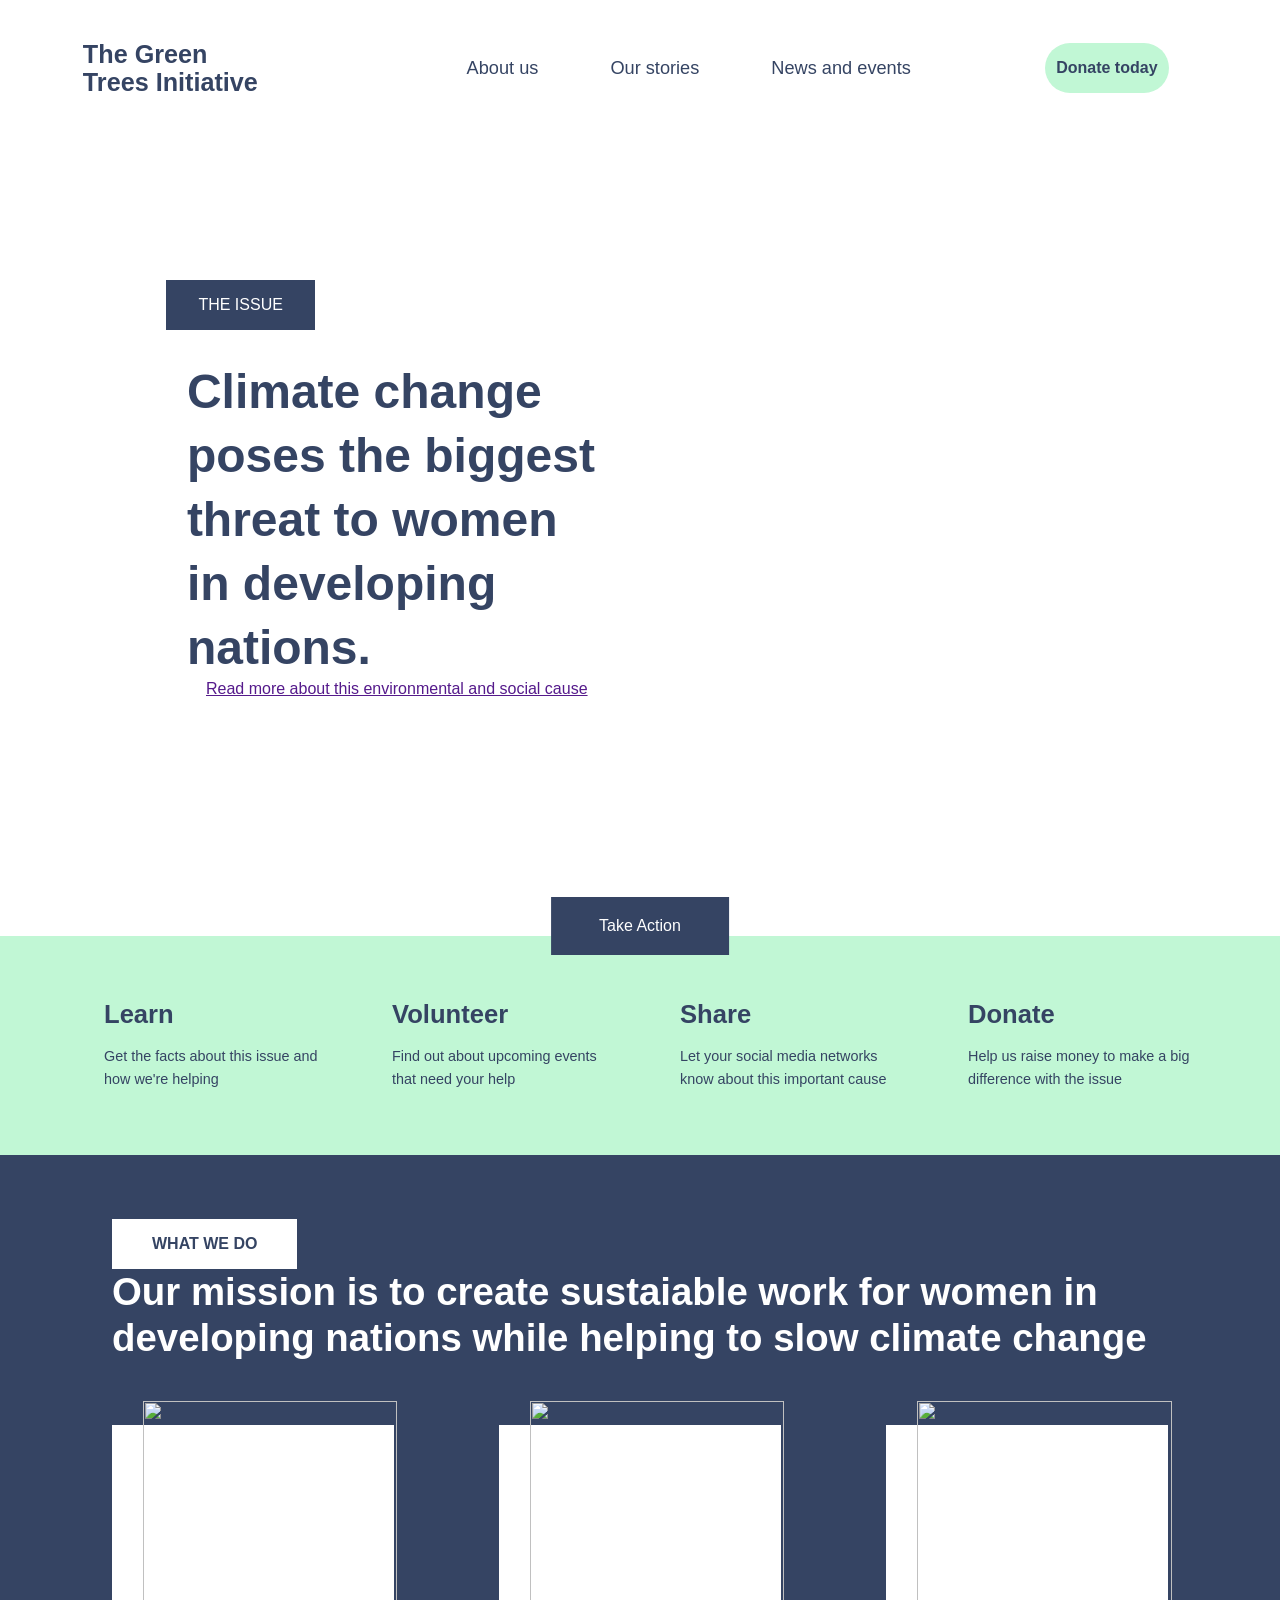
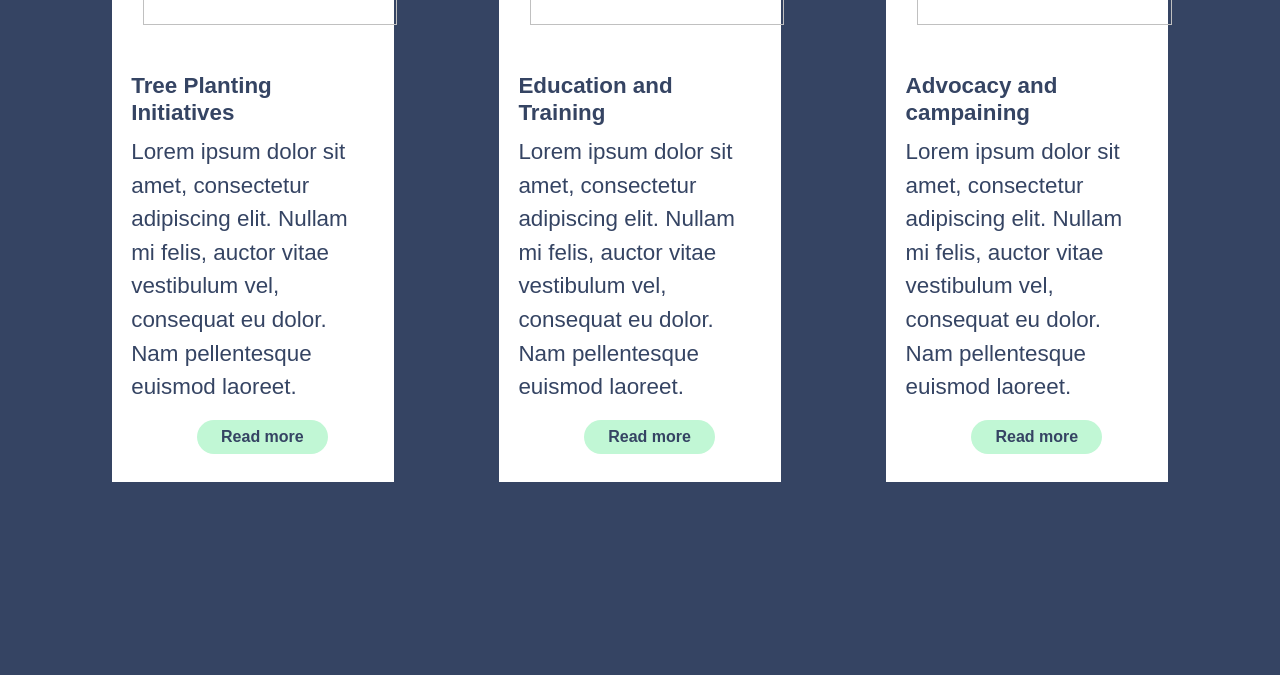
==== index.html @ eb069a81 "green tree project till now home page part-3" ====
<!DOCTYPE html>
<html lang="en">

<head>
    <meta charset="UTF-8">
    <meta name="viewport" content="width=device-width, initial-scale=1.0">
    <title>Green Trees Initiative</title>
    <link rel="stylesheet" href="css/navbar.css">
    <link rel="stylesheet" href="css/image.css">
    <link rel="stylesheet" href="https://use.typekit.net/xxh4qkv.css">
    <link rel="stylesheet" href="css/what_we_do.css">
</head>

<body>

    <nav>
        <div class="mobile-navbar">
            <div class="project-title">
                The Green<br>
                Trees Initiative
            </div>
            <div class="navbar-items">
                <a href="">About us</a>
                <a href="">Our stories</a>
                <a href="">News and events</a>
            </div>
        </div>
        <div class="donate-btn">
            Donate today
        </div>
        </a>
    </nav>



    <div class="poster">

        <div class="poster-content">
            <div class="poster-issue-heading">
                THE ISSUE
            </div>
            <div class="poster-inner-content">
                Climate change poses the biggest threat to women in developing nations.

            </div>
            <div class="poster-about-link"><a href="">Read more about this environmental and social cause</a></div>
        </div>
        <div class="poster-slogan">
            #STOP CLIMATE CHANGE
        </div>
        <div class="take-action">
            Take Action
        </div>
    </div>


    <div class="action-items">
        <div class="action-item">
            <div class="action-items-headings">
                Learn
            </div>
            <div class="action-items-content">
                Get the facts about this issue and how we're helping
            </div>
        </div>
        <div class="action-item">
            <div class="action-items-headings">
                Volunteer
            </div>
            <div class="action-items-content">
                Find out about upcoming events that need your help
            </div>
        </div>
        <div class="action-item">
            <div class="action-items-headings">
                Share
            </div>
            <div class="action-items-content">
                Let your social media networks know about this important cause
            </div>
        </div>
        <div class="action-item">
            <div class="action-items-headings">
                Donate
            </div>
            <div class="action-items-content">
                Help us raise money to make a big difference with the issue
            </div>
        </div>
    </div>


    <div class="what-we-do-page">
        <div class="home-part3-heading-and-descriptiom">
            <div class="home-part3-heading">What we do</div>
            <div class="home-part3-description">Our mission is to create sustaiable work for women in developing
                nations while helping to slow climate change</div>
        </div>
        <div class="home-part3-all-image-containers">
            <div class="home-part3-image-container">
                <div class="home-part3-image-container-image">
                    <img src="assets/home/tree-planting.png" alt="">
                </div>
                <div class="home-part3-image-container-titlecontent">
                    <div class="home-part3-image-container-title">
                        Tree Planting Initiatives
                    </div>
                    <div class="home-part3-image-container-content">
                        Lorem ipsum dolor sit amet, consectetur adipiscing elit. Nullam mi felis, auctor vitae
                        vestibulum vel, consequat eu dolor. Nam pellentesque euismod laoreet.
                    </div>
                </div>
                <div class="home-part3-image-container-readmore-button">
                    <div class="home-part3-image-container-readmore">
                        Read more
                    </div>
                </div>
            </div>
            <div class="home-part3-image-container">

                <div class="home-part3-image-container-image">
                    <img src="assets/home/education-training.png" alt="">
                </div>
                <div class="home-part3-image-container-titlecontent">
                    <div class="home-part3-image-container-title">
                        Education and Training
                    </div>
                    <div class="home-part3-image-container-content">
                        Lorem ipsum dolor sit amet, consectetur adipiscing elit. Nullam mi felis, auctor vitae
                        vestibulum vel, consequat eu dolor. Nam pellentesque euismod laoreet.
                    </div>
                </div>
                <div class="home-part3-image-container-readmore-button">
                    <div class="home-part3-image-container-readmore">
                        Read more
                    </div>
                </div>
            </div>
            <div class="home-part3-image-container">
                <div class="home-part3-image-container-image">
                    <img src="assets/home/advocacy.png" alt="">
                </div>
                <div class="home-part3-image-container-titlecontent">
                    <div class="home-part3-image-container-title">
                        Advocacy and campaining
                    </div>
                    <div class="home-part3-image-container-content">
                        Lorem ipsum dolor sit amet, consectetur adipiscing elit. Nullam mi felis, auctor vitae
                        vestibulum vel, consequat eu dolor. Nam pellentesque euismod laoreet.
                    </div>
                </div>
                <div class="home-part3-image-container-readmore-button">
                    <div class="home-part3-image-container-readmore">
                        Read more
                    </div>
                </div>
            </div>
        </div>
    </div>

</body>

</html>
---- css/navbar.css ----
nav {
    display: flex;
    justify-content: space-around;
    align-items: center;
    padding: 2.5rem 2.75rem;
    padding-left: 1rem;
    background: white;
}

.project-title {
    width: 15.625rem;
    font-size: 1.575rem;
    font-weight: bold;
    line-height: 1.75rem;
    color: #354463;
    gap: 5rem;
}

.mobile-navbar {
    display: contents;
}

.navbar-items {
    display: flex;
    gap: 4.5rem;
}

.navbar-items a {
    text-decoration: none;
    color: #354463;
    font-size: 1.1375rem;
}

.donate-btn {
    border: none;
    background: #C1F7D5;
    padding: 0.975rem 0.725rem;
    border-radius: 1.875rem;
    font-size: 1rem;
    font-weight: bold;
    cursor: pointer;
    color: #354463;
}

@media screen and (max-width: 67.5rem) {

    nav {
        display: grid;
        grid-template-columns: 1fr auto;
        gap: 0.625rem;
        padding: 1.5rem 1.875rem;
        position: relative;
    }

    .project-title {
        width: 12.5rem;
        padding-left: 8%;
    }

    .navbar-items {
        grid-column: 1 / 2;
        display: flex;
        gap: 2.2rem;
        padding-top: 2%;
        padding-left: 8%;
    }

    .donate-btn {
        padding: 0.75rem 1.375rem;
        position: absolute;
        top: 3.125rem;
        right: 1.875rem;
    }
}

@media screen and (max-width: 25.625rem) {

    nav {
        display: flex;
        flex-direction: column;
        width: 100%;
        gap: 1.25rem;
        padding: 1.875rem 0.625rem 0.9375rem 0.9375rem;
        box-sizing: border-box;
    }

    .mobile-navbar {
        display: flex;
        flex-direction: row;
        width: 100%;
        gap: 8%;
        justify-content: space-between;
        align-items: center;
        padding-left: 10%;
        padding-bottom: 5%;
    }

    .project-title {
        font-size: large;
        padding-left: 5%;
    }

    .navbar-items {
        display: flex;
        flex-direction: column;
        width: 65%;
        gap: 0.3125rem;
        font-size: smaller;
        padding-right: 3%;

    }

    .donate-btn {
        all: unset;
        display: block;
        width: 100%;
        box-sizing: border-box;
        padding: 0.675rem;
        background: #C1F7D5;
        border-radius: 6.25rem;
        text-align: center;
        cursor: pointer;
        color: #354463;
        font-family: Helvetica, Arial, sans-serif;
        font-weight: bold;
        font-size: 1rem;
    }
}
---- css/image.css ----
body {
    margin: 0;
    padding: 0;
    font-family: Arial, sans-serif;
    overflow-x: hidden;
}

.poster {
    width: 100%;
    height: 50rem;
    background-image: url('../assets/home/annie-spratt-135307-unsplash.png');
    background-size: cover;
    background-position: center;
    background-repeat: no-repeat;
    position: relative;
}

.poster-content {
    position: absolute;
    top: 20%;
    left: 8%;
    width: min(45rem, 46vw);
    min-height: clamp(18rem, 35vw, 30rem);
    background: white;
    padding: 4rem 2rem 2rem;
    display: flex;
    flex-direction: column;
    justify-content: space-between;
    align-items: center;
    box-sizing: border-box;
}

.poster-issue-heading {
    position: absolute;
    font-size: medium;
    top: -1rem;
    left: 4rem;
    background: #354463;
    color: white;
    padding-left: 2.0rem;
    padding-right: 2rem;
    padding-top: 1.0rem;
    padding-bottom: 1.0rem;
}

.poster-inner-content {
    color: #354463;
    width: 80%;
    font-size: clamp(1rem, 4vw, 3rem);
    line-height: clamp(1.4rem, 5vw, 4rem);
    font-weight: bold;
    line-height: 4rem;
}

.poster-about-link {
    font-size: 1rem;
    margin-bottom: 4rem;
    color: #354463;
}

.poster-slogan {
    position: absolute;
    top: 10rem;

    left: clamp(40rem, 60vw, 70rem);

    width: clamp(12rem, 25vw, 24rem);

    color: white;
    font-size: clamp(2.5rem, 5vw, 4.5rem);
    font-weight: bold;
    font-family: "flood-std", sans-serif;
    line-height: 1.1;
}

.take-action {
    position: absolute;
    bottom: -1.2rem;
    left: 50%;
    transform: translateX(-50%);
    background: #354463;
    color: white;
    padding: 1.25rem 3rem;
}

.action-items {
    display: flex;
    background-color: #C1F7D5;
    width: 100%;
    padding: 4rem 5rem;
    box-sizing: border-box;
    align-items: flex-start;
    justify-content: space-around;
    gap: 2rem;
    flex-wrap: nowrap;
}

.action-item {
    display: flex;
    flex-direction: column;
    width: clamp(10rem, 18vw, 18rem);
    padding-left: 2%;
    gap: 1rem;
    align-items: flex-start;
    text-align: left;
}

.action-items-headings {
    font-size: clamp(1.5rem, 2vw, 2.55rem);
    color: #354463;
    font-weight: bold;
}

.action-items-content {
    width: 100%;
    font-size: clamp(0.9rem, 1vw, 1.25rem);
    line-height: 1.6;
    text-align: left;
    color: #354463;
}

@media (max-width:67.5rem) {

    .poster {
        height: 50rem;
        background-image: url('../assets/home/annie-spratt-135307-unsplash@2x.png');
        background-size: 100% 100%;
        background-position: center;
        background-repeat: no-repeat;
        position: relative;
    }

    .poster-slogan {
        top: 8%;
        left: 10%;
        font: Flood Std;
        width: 30%;
        font-size: 2.5rem;
        line-height: 3rem;
        right: unset;
    }

    .poster-content {
        top: unset;
        bottom: 10%;
        left: 50%;
        transform: translateX(-50%);
        width: 85%;
        min-height: 10rem;
        padding: 4rem 1rem 1rem;
        gap:-3rem;
    }

    .poster-issue-heading {
        top: -1.150rem;
        left: 25%;
        transform: translateX(-50%);
        white-space: nowrap;
    }

    .poster-inner-content {
        width: 80%;
        font-size: 2.0rem;
        padding-top: 5%;
        line-height: 3.0rem;
        padding-left: 5%;
        text-align: left;
    }

    .poster-about-link {

        width: 100%;
        padding-bottom: 1%;
        display: flex;
        flex-wrap: wrap;
        justify-content: center;
        gap: 1rem;
        box-sizing: border-box;
    }
}


@media screen and (max-width:67.5rem) {
    .take-action {
        bottom: -1.2rem;
    }

    .action-items {
        flex-wrap: wrap;
    }

    .action-items-headings {
        font-size: x-large;
    }

    .action-items-content {
        font-size: medium;
        width: 110%;
    }

    .action-item {
        width: 40%;
    }
}


@media (max-width:25.625rem) {

    .poster {
        margin-top: 5%;
        height: 40rem;
        background-image: url('../assets/home/annie-spratt-135307-unsplash@3x.png');
        background-size: 100% 100%;
        background-position: center;
        background-repeat: no-repeat;

    }

    .poster-slogan {
        top: 5%;
        left: 12%;
        width: 30%;
        font-size: 2rem;
        line-height: 2.5rem;
    }

    .poster-content {
        top: unset;
        bottom: 10%;
        left: 50%;
        transform: translateX(-50%);
        width: 80%;
        min-height: 12rem;
        padding: 2.2rem 1rem 0rem;
        gap: 1.5rem;
    }

    .poster-issue-heading {
        left: 50%;

    }

    .poster-inner-content {
        width: 100%;
        padding-top: 8%;
        font-size: 1.25rem;
        line-height: 1.75rem;
        text-align: center;
    }

    .poster-about-link {
        width: 100%;

        text-align: center;
        padding: 0;
        padding-top: 4%;
        padding-bottom: 0;
        font-size: 1rem;
    }

}

@media screen and (max-width:25.627rem) {
    .take-action {
        padding: 0.75rem 3rem;
    }

    .action-items {
        padding: 4rem 2rem;
        gap: 1rem;
    }

    .action-item {
        width: calc(50% - 0.5rem);
        box-sizing: border-box;
        font-size: medium;
        padding-left: 5%;
    }

    .action-items-headings {
        font-size: large;
    }

    .action-items-content {
        width: 100%;
        font-size: 0.85rem;
        line-height: 1.4;
    }
}
---- css/what_we_do.css ----
.what-we-do-page {
    background-color: #354463;
    width: 100%;
    min-height: 70rem;
    display: flex;
    flex-direction: column;
    padding: 4rem 7rem;
    box-sizing: border-box;
}

.home-part3-heading-and-descriptiom {
    display: contents;
}

.home-part3-heading {
    background-color: white;
    color: #354463;
    width: fit-content;
    padding: 1rem 2.5rem;
    font-weight: bold;
    text-transform: uppercase;
}

.home-part3-description {
    color: white;
    width: 100%;
    font-size: 3vw;
    font-weight: bold;
    line-height: 1.2;
    padding-bottom: 5vw;
}

.home-part3-all-image-containers {
    display: flex;
    justify-content: space-between;
    align-items: flex-start;
    gap: 2rem;
}

.home-part3-image-container {
    background-color: white;
    width: clamp(12rem, 22vw, 22rem);
    min-height: 40rem;
    display: flex;
    flex-direction: column;
    position: relative;
    box-sizing: border-box;
}

.home-part3-image-container-image {
    position: relative;
    width: 100%;
    height: 14rem;
}

.home-part3-image-container-image img {
    position: absolute;
    width: 95%;
    height: 100%;
    top: -1.5rem;
    right: -6%;
    object-fit: cover;
}

.home-part3-image-container-titlecontent {
    display: flex;
    flex-direction: column;
    flex: 1;
}

.home-part3-image-container-title {
    color: #354463;
    font-weight: bold;
    font-size: 1.4rem;
    line-height: 1.2;
    padding: 1.5rem 1.2rem 0.5rem;
}

.home-part3-image-container-content {
    color: #354463;
    font-size: 1.4rem;
    line-height: 1.5;
    padding: 0 1.2rem;
}

.home-part3-image-container-readmore-button {
    display: flex;
    justify-content: center;
}

.home-part3-image-container-readmore {
    background-color: #c1f7d5;
    color: #354463;
    padding: 0.5rem 1.5rem;
    width: fit-content;
    margin: 1rem 0 1rem 1.2rem;
    border-radius: 25px;
    font-weight: bold;
    margin-bottom: 10%;
}

@media screen and (max-width: 67.5rem) {

    .what-we-do-page {
        width: 100%;
        min-height: auto;
        height: auto;
        padding: 3rem 8% 5rem;
        box-sizing: border-box;
    }

    .home-part3-heading-and-descriptiom {
        display: flex;
        flex-direction: column;
        gap: 2rem;
        width: 100%;
    }

    .home-part3-heading {
        padding: 0.8rem 2rem;
        font-size: 0.9rem;
    }

    .home-part3-description {
        width: 100%;
        padding: 0;
        font-size: clamp(1.7rem, 3.8vw, 2.4rem);
        line-height: 1.2;
    }

    .home-part3-all-image-containers {
        width: 100%;
        display: flex;
        flex-direction: column;
        gap: 4rem;
        margin-top: 3rem;
    }

    .home-part3-image-container {
        width: 100%;
        height: 11.5rem;
        min-height: 11.5rem;
        display: grid;
        grid-template-columns: 50% 50%;
        position: relative;
        box-sizing: border-box;
    }


    .home-part3-image-container-image {
        width: 100%;
        height: 9rem;
        position: relative;
        z-index: 2;
    }

    .home-part3-image-container-image img {
        position: absolute;
        width: 100%;
        height: 100%;
        top: -1rem;
        left: 0;
        right: auto;
        object-fit: fill;
    }


    .home-part3-image-container-titlecontent {
        grid-column: 2;
        display: flex;
        flex-direction: column;
        justify-content: flex-start;
        width: 100%;
        padding: 1.4rem 1rem 0;
        box-sizing: border-box;
    }

    .home-part3-image-container-title {
        width: 100%;
        padding: 0;
        color: #354463;
        font-size: clamp(1rem, 2vw, 1.3rem);
        line-height: 1.2;
    }

    .home-part3-image-container-content {
        width: 100%;
        padding: 1rem 0 0;
        color: #354463;
        font-size: clamp(0.7rem, 1.3vw, 0.85rem);
        line-height: 1.4;
    }


    .home-part3-image-container-readmore-button {
        position: absolute;
        left: 0;
        bottom: 1rem;
        width: 50%;
        display: flex;
        justify-content: center;
        z-index: 5;
    }

    .home-part3-image-container-readmore {
        margin: 0;
        padding: 0.4rem 1.3rem;
        border-radius: 20px;
        font-size: 0.85rem;
    }
}


@media screen and (max-width: 25.625rem) {


    .what-we-do-page {
        width: 100%;
        min-height: auto;
        height: auto;
        padding: 2rem 1rem 3rem;
        box-sizing: border-box;
    }

    .home-part3-heading-and-descriptiom {
        width: 100%;
        display: flex;
        flex-direction: column;
        align-items: center;
        gap: 2rem;
    }

    .home-part3-heading {
        display: flex;
        justify-content: center;
        align-items: center;
        padding: 0.75rem 2.5rem;
        font-size: 0.8rem;
    }

    .home-part3-description {
        width: 100%;
        padding: 0;
        text-align: center;
        font-size: 1.5rem;
        line-height: 1.2;
    }

    .home-part3-all-image-containers {
        width: 100%;
        display: flex;
        flex-direction: column;
        align-items: center;
        gap: 4rem;
        margin-top: 2.5rem;
    }


    .home-part3-image-container {
        width: 80%;
        height: 25rem;
        min-height: 25rem;
        display: flex;
        flex-direction: column;
        position: relative;
    }


    .home-part3-image-container-image {
        width: 100%;
        height: 11rem;
        position: relative;
    }

    .home-part3-image-container-image img {
        position: absolute;
        width: 80%;
        height: 100%;
        top: -1.5rem;
        right: 10%;
        left: auto;
        object-fit: cover;
    }


    .home-part3-image-container-titlecontent {
        display: flex;
        flex-direction: column;
        justify-content: center;
        align-items: center;
        flex: 1;
        padding: 1rem;
    }

    .home-part3-image-container-title {
        width: 100%;
        padding: 0;
        text-align: center;
        font-size: 1rem;
        line-height: 1.2;
    }

    .home-part3-image-container-content {
        width: 100%;
        padding: 1rem 0 0;
        text-align: center;
        font-size: 0.8rem;
        line-height: 1.4;
    }

    .home-part3-image-container-readmore-button {
        position: static;
        width: 100%;
        display: flex;
        justify-content: center;
        align-items: center;
    }

    .home-part3-image-container-readmore {
        margin: 0 0 1rem;
        padding: 0.5rem 1.3rem;
        border-radius: 20px;
    }
}
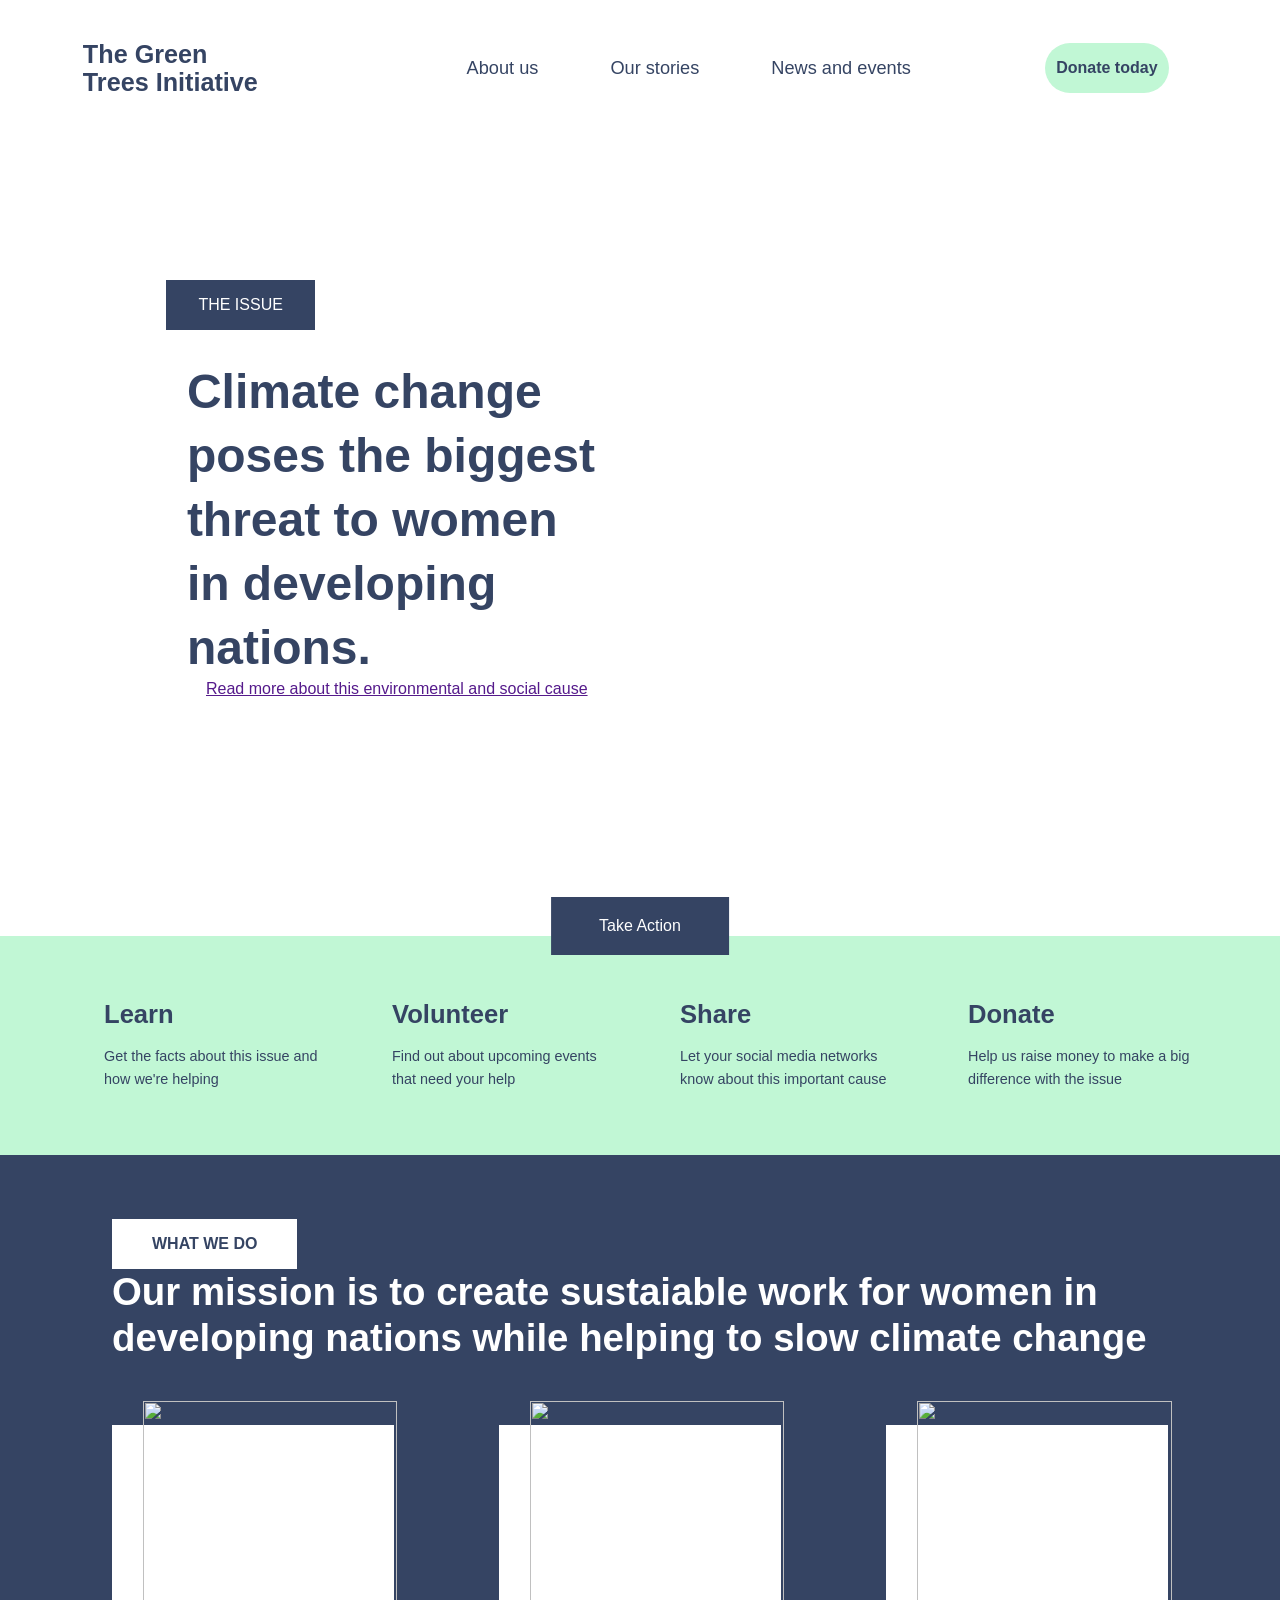
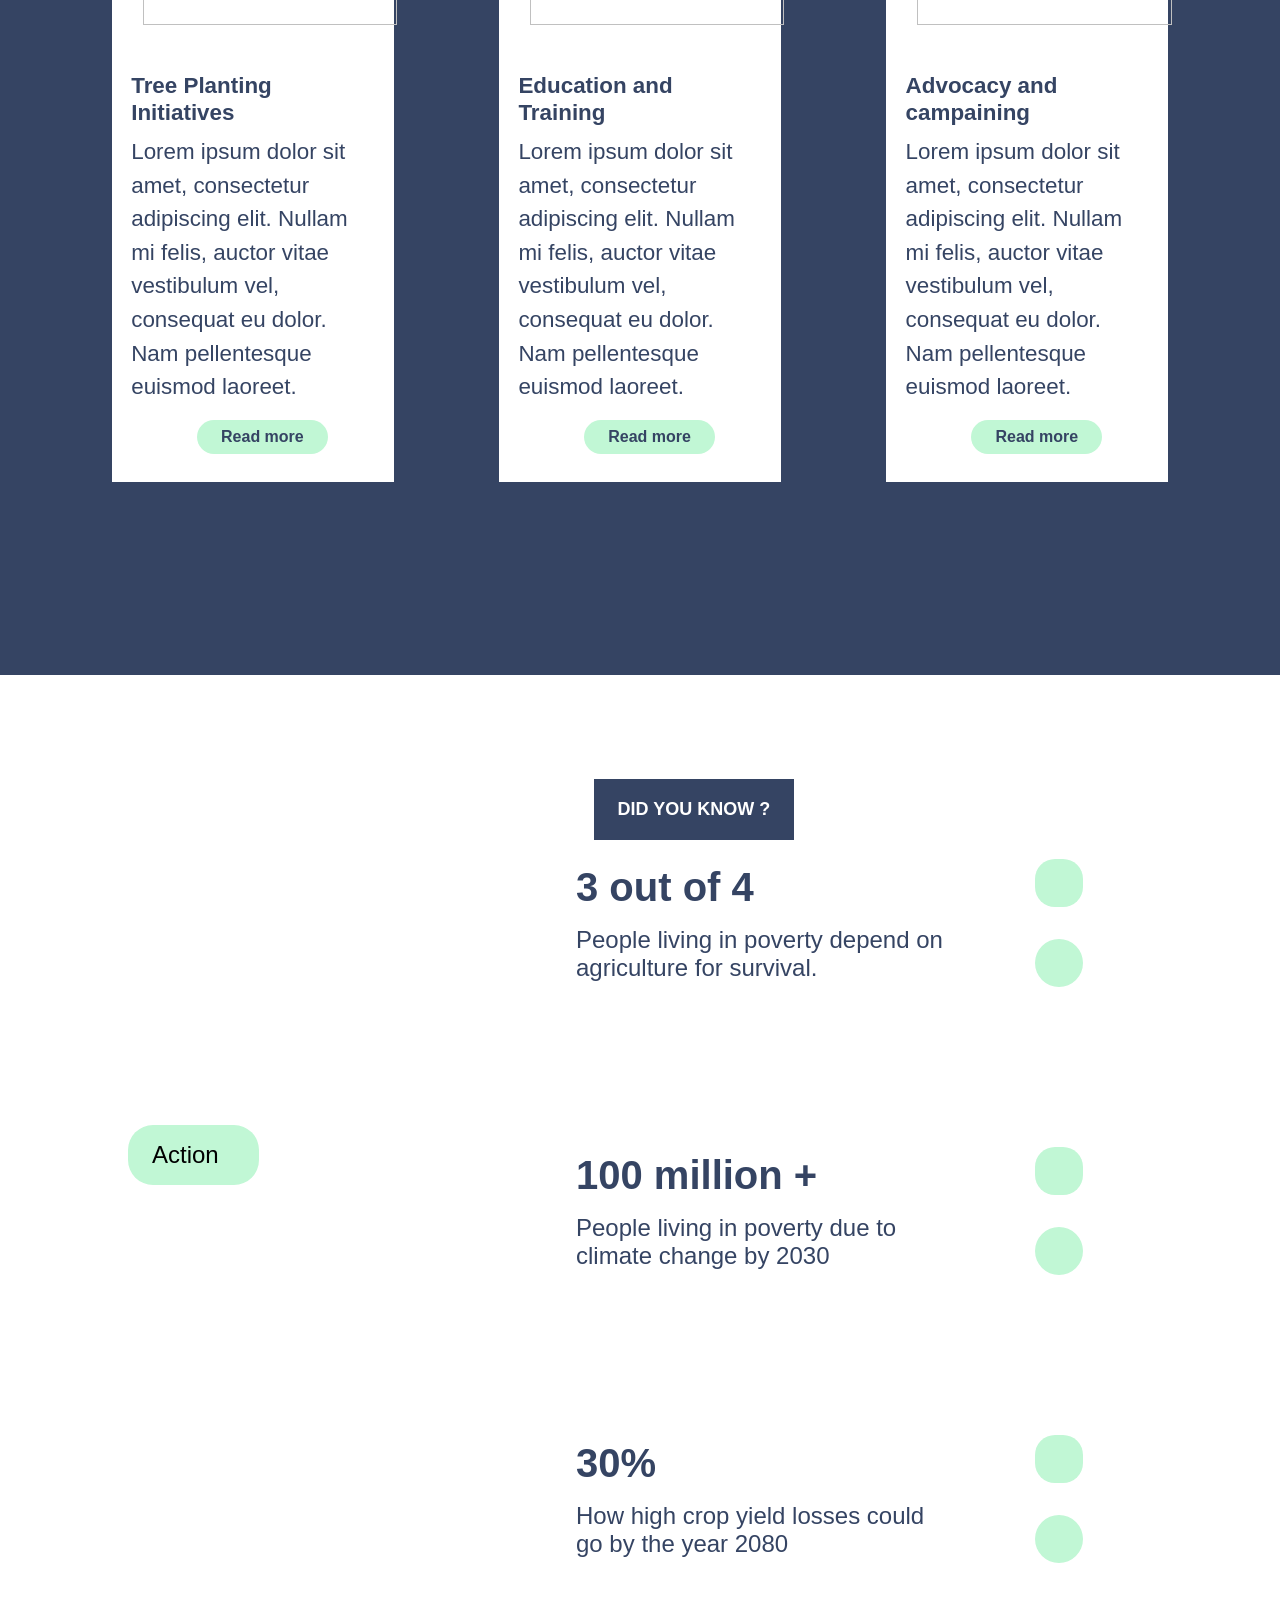
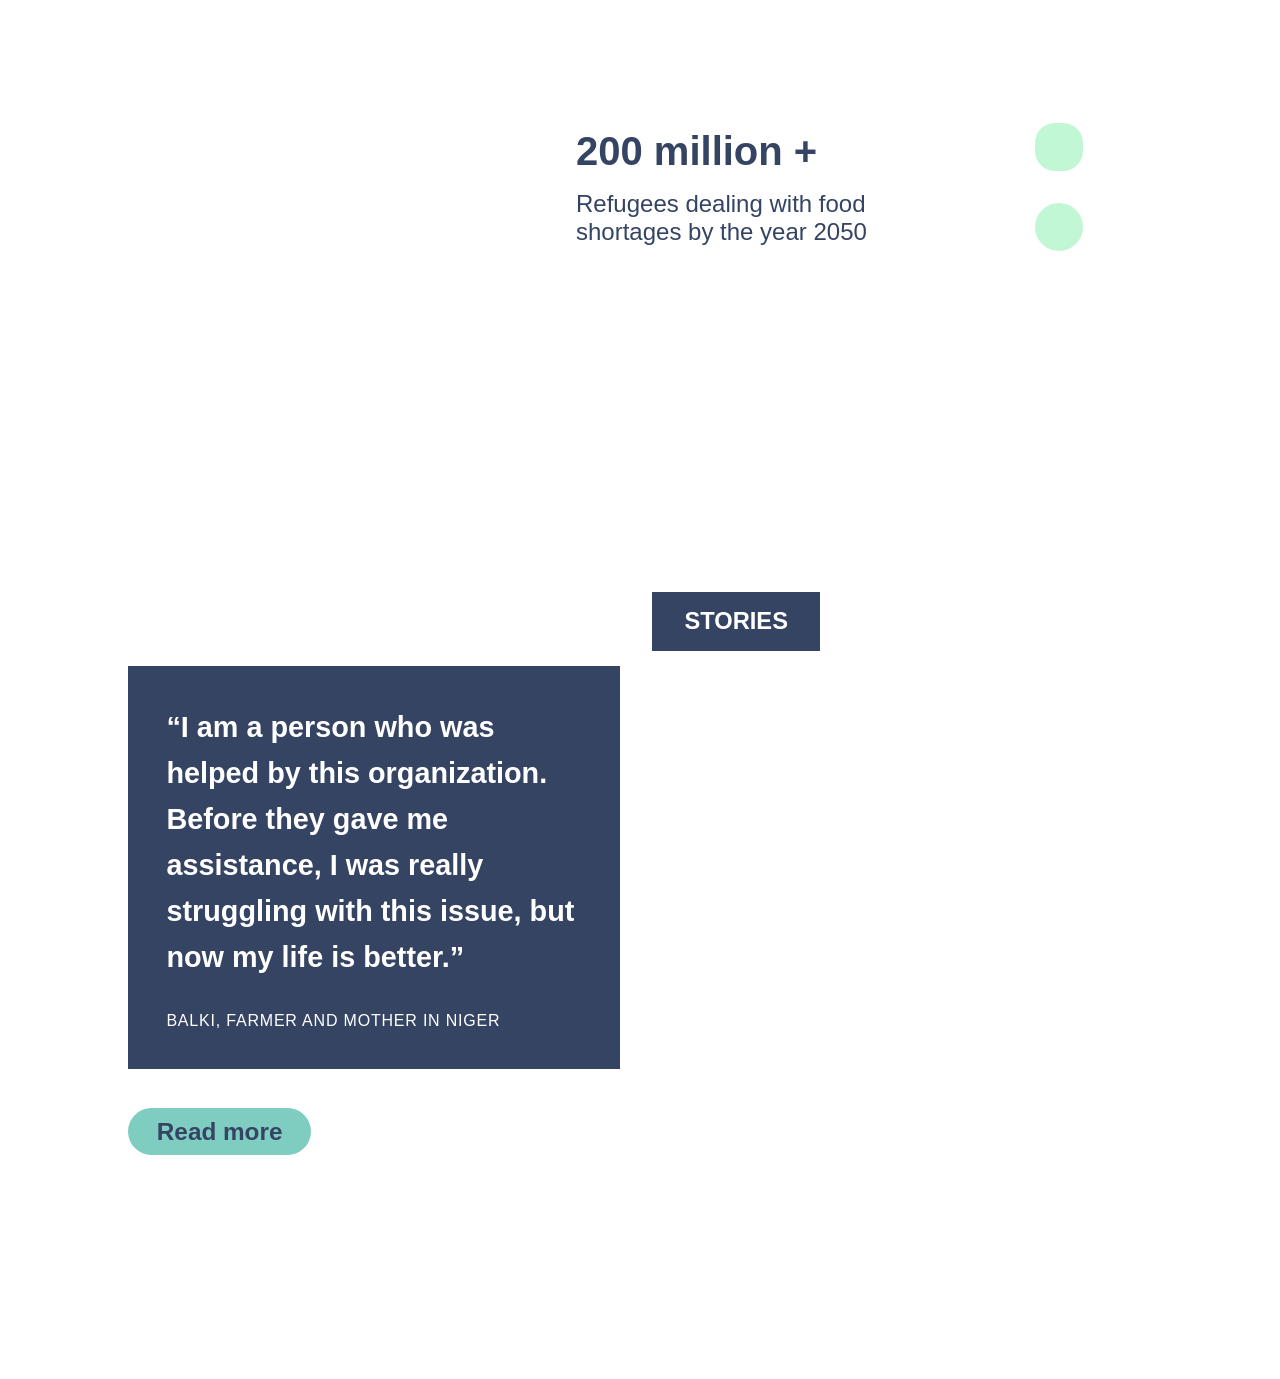
==== commit a1178b44: "4th and 5th part of home page" ====
--- a/index.html
+++ b/index.html
@@ -9,6 +9,8 @@
     <link rel="stylesheet" href="css/image.css">
     <link rel="stylesheet" href="https://use.typekit.net/xxh4qkv.css">
     <link rel="stylesheet" href="css/what_we_do.css">
+    <link rel="stylesheet" href="css/do_you_know.css">
+    <link rel="stylesheet" href="css/stories.css">
 </head>
 
 <body>
@@ -158,6 +160,116 @@
         </div>
     </div>
 
+
+    <div class="home-part4-do-you-know-page">
+        <div class="home-part4-do-you-know-page-left-section">
+            <div class="home-part4-do-you-know-page-slogan">
+                CLIMATE CHANGE IS A HUNGER ISSUE
+            </div>
+            <div class="home-part4-do-you-know-page-action-button">
+                Action
+            </div>
+        </div>
+
+        <div class="home-part4-do-you-know-page-containers">
+            <div class="home-part4-do-you-know-page-container1">
+                <div class="home-part4-do-you-know-page-container1-heading">
+                    DID YOU KNOW ?
+                </div>
+                <div class="home-part4-do-you-know-page-container1-title-description">
+                    <div class="home-part4-do-you-know-page-container1-title">
+                        3 out of 4
+                    </div>
+                    <div class="home-part4-do-you-know-page-container1-description">
+                        People living in poverty depend on agriculture for survival.
+                    </div>
+                </div>
+
+                <div class="home-part4-do-you-know-page-container1-socialmedia-section">
+                    <div class="home-part4-do-you-know-page-container1-twitter-icon">
+                    </div>
+                    <div class="home-part4-do-you-know-page-container1-facebook-icon">
+                    </div>
+                </div>
+
+            </div>
+
+
+            <div class="home-part4-do-you-know-container2">
+                <div class="home-part4-do-you-know-page-container1-title-description">
+                    <div class="home-part4-do-you-know-page-container2-title">
+                        100 million +
+                    </div>
+                    <div class="home-part4-do-you-know-page-container2-description">
+                        People living in poverty due to climate change by 2030
+                    </div>
+                </div>
+                <div class="home-part4-do-you-know-page-container1-socialmedia-section">
+                    <div class="home-part4-do-you-know-page-container1-twitter-icon">
+                    </div>
+                    <div class="home-part4-do-you-know-page-container1-facebook-icon">
+                    </div>
+                </div>
+            </div>
+
+            <div class="home-part4-do-you-know-container3">
+                <div class="home-part4-do-you-know-page-container1-title-description">
+                    <div class="home-part4-do-you-know-page-container3-title">
+                        30%
+                    </div>
+                    <div class="home-part4-do-you-know-page-container3-description">
+                        How high crop yield losses could go by the year 2080
+                    </div>
+                </div>
+
+                <div class="home-part4-do-you-know-page-container1-socialmedia-section">
+                    <div class="home-part4-do-you-know-page-container1-twitter-icon">
+                    </div>
+                    <div class="home-part4-do-you-know-page-container1-facebook-icon">
+                    </div>
+                </div>
+            </div>
+
+            <div class="home-part4-do-you-know-container4">
+                <div class="home-part4-do-you-know-page-container1-title-description">
+                    <div class="home-part4-do-you-know-page-container4-title">
+                        200 million +
+                    </div>
+                    <div class="home-part4-do-you-know-page-container4-description">
+                        Refugees dealing with food shortages by the year 2050
+                    </div>
+                </div>
+                <div class="home-part4-do-you-know-page-container1-socialmedia-section">
+                    <div class="home-part4-do-you-know-page-container1-twitter-icon">
+                    </div>
+                    <div class="home-part4-do-you-know-page-container1-facebook-icon">
+                    </div>
+                </div>
+            </div>
+        </div>
+    </div>
+
+
+    <div class="home-part5-stories-main-contaiber">
+        <div class="home-part5-stories-structure-container">
+            <div class="home-part5-stories-description-author">
+                <div class="home-part5-stories-description-container">
+                    “I am a person who was helped
+                    by this organization. Before
+                    they gave me assistance, I was
+                    really struggling with this issue,
+                    but now my life is better.”
+                </div>
+                <div class="home-part5-stories-auther-name">
+                    BALKI, FARMER AND MOTHER IN NIGER
+                </div>
+            </div>
+            <div class="home-part5-stories-image-container">
+                <div class="home-part5-stories-storicontainer">Stories</div>
+            </div>
+            <div class="home-part5-stories-readmore">Read more</div>
+        </div>
+    </div>
 </body>
 
 </html>
--- a/css/what_we_do.css
+++ b/css/what_we_do.css
@@ -97,6 +97,7 @@
     border-radius: 25px;
     font-weight: bold;
     margin-bottom: 10%;
+    cursor: pointer;
 }
 
 @media screen and (max-width: 67.5rem) {
--- a/css/do_you_know.css
+++ b/css/do_you_know.css
@@ -0,0 +1,391 @@
+body {
+    margin: 0;
+    padding: 0;
+    font-family: Arial, sans-serif;
+    overflow-x: hidden;
+}
+
+.home-part4-do-you-know-page {
+    background: url('../assets/home/did-you-know-background.png');
+    background-size: cover;
+    background-position: center;
+    background-repeat: no-repeat;
+    overflow: hidden;
+    width: 100%;
+    height: 90rem;
+    box-sizing: border-box;
+    display: flex;
+    flex-direction: row;
+    position: relative;
+    justify-content: space-between;
+    /*border: 1px solid red;*/
+}
+
+.home-part4-do-you-know-page-left-section {
+    display: flex;
+    flex-direction: column;
+    align-items: flex-start;
+    gap: 2.5rem;
+    padding-top: 10%;
+    padding-left: 8rem;
+}
+
+.home-part4-do-you-know-page-slogan {
+    color: white;
+    font-size: clamp(2.5rem, 5vw, 4.5rem);
+    font-weight: bold;
+    font-family: "flood-std", sans-serif;
+    line-height: 1.1;
+    position: relative;
+    width: 25rem;
+}
+
+.home-part4-do-you-know-page-containers {
+    display: flex;
+    flex-direction: column;
+    gap: 3rem;
+    padding-top: 10%;
+    padding-right: 6rem;
+    /*border: 1px solid red;*/
+    
+}
+
+.home-part4-do-you-know-page-container1,
+.home-part4-do-you-know-container2,
+.home-part4-do-you-know-container3,
+.home-part4-do-you-know-container4 {
+    background-color: white;
+    height: 15rem;
+    display: flex;
+    flex-direction: row;
+}
+
+.home-part4-do-you-know-page-container1 {
+    position: relative;
+}
+
+.home-part4-do-you-know-page-container1-heading {
+    position: absolute;
+    background-color: #354463;
+    font-size: large;
+    padding: 1.25rem;
+    padding-left: 1.5rem;
+    padding-right: 1.5rem;
+    color: white;
+    font-weight: bold;
+    top: -10%;
+    left: 10%;
+}
+
+.home-part4-do-you-know-page-container1-title-description {
+    display: flex;
+    flex-direction: column;
+    width: 70%;
+    align-items: flex-start;
+    justify-content: center;
+    padding-left: 3rem;
+    gap: 1rem;
+}
+
+.home-part4-do-you-know-page-container1-socialmedia-section {
+    display: flex;
+    flex-direction: column;
+    justify-content: center;
+    align-items: flex-end;
+    gap: 2rem;
+}
+
+.home-part4-do-you-know-page-container1-twitter-icon,
+.home-part4-do-you-know-page-container1-facebook-icon {
+    width: 3rem;
+    height: 3rem;
+    background-color: #C1F7D5;
+    display: flex;
+    justify-content: center;
+    align-items: center;
+}
+
+.home-part4-do-you-know-page-container1-twitter-icon {
+    background: url('../assets/home/iconmonstr-twitter-1.png');
+    background-color: #C1F7D5;
+    background-size: 1.5rem;
+    border-radius: 20px;
+    background-position: center;
+    background-repeat: no-repeat;
+}
+
+.home-part4-do-you-know-page-container1-facebook-icon {
+    background: url('../assets/home/iconmonstr-facebook-1.png');
+    background-color: #C1F7D5;
+    border-radius: 25px;
+    background-size: 1.2rem;
+    background-position: center;
+    background-repeat: no-repeat;
+}
+
+.home-part4-do-you-know-page-container1-title,
+.home-part4-do-you-know-page-container2-title,
+.home-part4-do-you-know-page-container3-title,
+.home-part4-do-you-know-page-container4-title {
+    color: #354463;
+    font-size: 2.5rem;
+    font-weight: bold;
+}
+
+.home-part4-do-you-know-page-container1-description,
+.home-part4-do-you-know-page-container2-description,
+.home-part4-do-you-know-page-container3-description,
+.home-part4-do-you-know-page-container4-description {
+    text-align: left;
+    font-size: 1.5rem;
+    color: #354463;
+    width: 80%;
+}
+
+
+.home-part4-do-you-know-page-action-button {
+    font-size: 1.5rem;
+    background-color: #C1F7D5;
+    padding: 1rem;
+    padding-left: 1.5rem;
+    padding-right: 2.5rem;
+    border-radius: 1.5625rem;
+    cursor: pointer;
+}
+
+
+@media (max-width: 67.5rem) {
+
+    .home-part4-do-you-know-page {
+        min-height: 60rem;
+        height: auto;
+        padding: 5rem 4rem;
+        display: flex;
+        flex-direction: row;
+        align-items: flex-start;
+        justify-content: space-between;
+        gap: 3rem;
+        box-sizing: border-box;
+    }
+
+    .home-part4-do-you-know-page-left-section {
+        width: 30%;
+        padding: 0;
+        gap: 2rem;
+    }
+
+    .home-part4-do-you-know-page-slogan {
+        width: 100%;
+        padding: 0;
+        font-size: clamp(2rem, 4vw, 3.5rem);
+    }
+
+    .home-part4-do-you-know-page-containers {
+        width: 60%;
+        padding: 5rem 0 0;
+        gap: 3rem;
+    }
+
+    .home-part4-do-you-know-page-container1,
+    .home-part4-do-you-know-container2,
+    .home-part4-do-you-know-container3,
+    .home-part4-do-you-know-container4 {
+        width: 100%;
+        min-height: 10rem;
+        height: auto;
+        box-sizing: border-box;
+    }
+
+    .home-part4-do-you-know-page-container1-title,
+    .home-part4-do-you-know-page-container2-title,
+    .home-part4-do-you-know-page-container3-title,
+    .home-part4-do-you-know-page-container4-title {
+        font-size: 1.5rem;
+    }
+
+    .home-part4-do-you-know-page-container1-description,
+    .home-part4-do-you-know-page-container2-description,
+    .home-part4-do-you-know-page-container3-description,
+    .home-part4-do-you-know-page-container4-description {
+        font-size: 1rem;
+        width: 100%;
+    }
+
+    .home-part4-do-you-know-page-container1-title-description {
+        width: 80%;
+        padding-left: 2rem;
+        gap: 0.75rem;
+    }
+
+    .home-part4-do-you-know-page-container1-socialmedia-section {
+        width: 20%;
+        gap: 1rem;
+        padding-right: 1rem;
+    }
+
+    .home-part4-do-you-know-page-container1-twitter-icon,
+    .home-part4-do-you-know-page-container1-facebook-icon {
+        width: 2rem;
+        height: 2rem;
+    }
+
+    .home-part4-do-you-know-page-action-button {
+        font-size: 1rem;
+        padding: 1rem 1.5rem;
+    }
+
+    .home-part4-do-you-know-page-container1-heading {
+        top: -10%;
+        left: 5%;
+        font-size: medium;
+        padding: 0.75rem 1.2rem;
+    }
+}
+
+@media (max-width: 31.3rem) {
+
+    .home-part4-do-you-know-page {
+        flex-direction: column;
+        padding: 3rem 1.5rem;
+        gap: 2.5rem;
+        min-height: auto;
+    }
+
+    .home-part4-do-you-know-page-left-section,
+    .home-part4-do-you-know-page-containers {
+        width: 100%;
+    }
+
+    .home-part4-do-you-know-page-left-section {
+        align-items: flex-start;
+    }
+
+    .home-part4-do-you-know-page-slogan {
+        font-size: 2.5rem;
+        line-height: 1;
+        max-width: 12rem;
+    }
+
+    .home-part4-do-you-know-page-containers {
+        padding-top: 1rem;
+        gap: 2rem;
+    }
+
+    .home-part4-do-you-know-page-container1,
+    .home-part4-do-you-know-container2,
+    .home-part4-do-you-know-container3,
+    .home-part4-do-you-know-container4 {
+        width: 100%;
+        min-height: 9rem;
+    }
+
+    .home-part4-do-you-know-page-container1-title-description {
+        width: 75%;
+        padding-left: 1.2rem;
+    }
+
+    .home-part4-do-you-know-page-container1-socialmedia-section {
+        width: 25%;
+        padding-right: 1rem;
+        align-items: center;
+    }
+
+    .home-part4-do-you-know-page-container1-heading {
+        top: -12px;
+        left: 20px;
+        font-size: 0.9rem;
+        padding: 0.6rem 1rem;
+    }
+
+    .home-part4-do-you-know-page-action-button {
+        padding: 1rem 1.5rem;
+    }
+}
+
+@media (max-width: 25.625rem) {
+
+    .home-part4-do-you-know-page {
+        background: url('../assets/home/did-you-know-background@3x.png');
+        background-size: cover;
+        background-position: center;
+        background-repeat: no-repeat;
+
+        overflow: hidden;
+        width: 100%;
+        min-height: 70rem;
+        box-sizing: border-box;
+
+        display: flex;
+        flex-direction: column;
+        justify-content: center;
+        position: relative;
+        align-items: center;
+        padding: 0;
+    }
+
+    .home-part4-do-you-know-page-left-section {
+        width: 65%;
+        padding-top: 10%;
+    }
+
+    .home-part4-do-you-know-page-slogan {
+        color: white;
+        font-size: clamp(1.8rem, 7vw, 6.5rem);
+        font-weight: bold;
+        font-style: italic;
+        line-height: 1.1;
+        width: 80%;
+        padding-left: 7%;
+        padding-top: 6%;
+    }
+
+    .home-part4-do-you-know-page-containers {
+        align-items: center;
+        padding-bottom: 6rem;
+        display: flex;
+        flex-direction: column;
+        gap: 1.5rem;
+        justify-content: center;
+        padding-right: 0;
+    }
+
+    .home-part4-do-you-know-page-container1,
+    .home-part4-do-you-know-container2,
+    .home-part4-do-you-know-container3,
+    .home-part4-do-you-know-container4 {
+        background-color: white;
+        height: auto;
+        min-height: 8rem;
+
+        display: flex;
+        flex-direction: row;
+
+        width: 85%;
+        padding: 1rem;
+
+        font-size: clamp(0.85rem, 2.5vw, 1.2rem);
+        padding-right: 0;
+    }
+
+    .home-part4-do-you-know-page-action-button {
+        font-size: clamp(1rem, 3vw, 1.5rem);
+        background-color: #C1F7D5;
+        padding: 1rem 1.5rem;
+        border-radius: 25px;
+    }
+
+    .home-part4-do-you-know-page-container1-heading {
+        position: absolute;
+        top: 0;
+        left: 50%;
+        transform: translate(-50%, -50%);
+
+        background-color: #354463;
+        font-size: clamp(0.65rem, 2vw, 0.85rem);
+        padding: 0.5rem 1rem;
+        color: white;
+        font-weight: bold;
+
+        white-space: nowrap;
+    }
+}
--- a/css/stories.css
+++ b/css/stories.css
@@ -0,0 +1,248 @@
+.home-part5-stories-main-contaiber {
+    background-color: white;
+    display: flex;
+    justify-content: flex-start;
+    align-items: center;
+    padding: 6rem 0;
+    box-sizing: border-box;
+    padding-bottom: 20%;
+    padding-left: 8rem;
+}
+
+.home-part5-stories-structure-container {
+    width: 85%;
+    max-width: 87.5rem;
+    display: flex;
+    flex-direction: row;
+    justify-content: center;
+    align-items: center;
+    position: relative;
+
+}
+
+.home-part5-stories-description-author {
+    background-color: #354463;
+    color: white;
+    display: flex;
+    flex-direction: column;
+    justify-content: center;
+    gap: 2rem;
+    height: 60%;
+    align-self: center;
+    padding: clamp(2rem, 3vw, 4rem);
+    box-sizing: border-box;
+    flex: 0 0 45%;
+    z-index: 2;
+    position: relative;
+}
+
+.home-part5-stories-description-container {
+    font-size: clamp(0.75rem, 2.4vw, 1.8rem);
+    line-height: 1.6;
+    font-weight: bold;
+}
+
+.home-part5-stories-auther-name {
+    font-size: clamp(0.7rem, 1.25vw, 1rem);
+    font-weight: 500;
+    letter-spacing: 0.05em;
+}
+
+.home-part5-stories-image-container {
+    background-image: url("../assets/home/lady-baby.png");
+    background-size: cover;
+    background-position: center;
+    background-repeat: no-repeat;
+    flex: 1;                
+    min-height: clamp(28rem, 40vw, 50rem); 
+    position: relative;
+    z-index: 1;
+    margin-left: -4rem;
+}
+
+.home-part5-stories-readmore {
+    display: inline-block;
+    padding: 0.6rem 1.8rem;
+    background-color: #7ecdc0;
+    color:#354463;
+    font-size: clamp(0.8rem, 1.9vw, 2rem);
+    font-weight: 600;
+    border-radius: 2rem;
+    cursor: pointer;
+    border: none;  
+    align-self: flex-start;
+    position: absolute;
+    bottom: 0%;
+    left: 0%;
+}
+
+.home-part5-stories-storicontainer {
+    position: absolute;
+    top: -1.2rem;
+    left: 6rem;
+    background-color: #354463;
+    color: white;
+    padding-top: 1rem;
+    padding-bottom: 1rem;
+    padding-left: 2rem;
+    padding-right: 2rem;
+    font-size: clamp(0.7rem, 1.85vw, 2rem);
+    font-weight: bold;
+    text-transform: uppercase;
+    z-index: 3;
+    display: flex;
+    
+}
+
+@media (min-width: 64rem) and (max-width: 81.25rem) {
+
+    .home-part5-stories-structure-container {
+        width: 95%;
+    }
+
+    .home-part5-stories-readmore {
+        bottom: -2rem;
+    }
+}
+
+@media (max-width: 67.5rem) {
+
+    .home-part5-stories-main-contaiber {
+        padding: 4rem 0 6rem 0;
+        padding-left: 8rem;
+    }
+
+    .home-part5-stories-structure-container {
+        width: 90%;
+        display: flex;
+        flex-direction: column;
+        align-items: flex-start;
+        position: relative;
+    }
+
+    .home-part5-stories-image-container {
+        background-image: url("../assets/home/lady-baby@2x.png");
+        background-size: cover;
+        background-position: center;
+        background-repeat: no-repeat;
+        order: 1;
+        width: 80%;
+        height: 30rem;
+        min-height: 30rem;
+        align-self: flex-start;
+        margin-left: 0;
+        position: relative;
+        z-index: 1;
+    }
+
+    .home-part5-stories-storicontainer {
+        top: -1rem;
+        left: 3rem;
+        font-size: 0.8rem;
+        padding: 0.6rem 1.2rem;
+    }
+
+    .home-part5-stories-description-author {
+        order: 2;
+        width: 80%;
+        height: auto;
+        min-height: 15rem;
+        margin-top: -8rem;
+        align-self: center;
+        position: relative;
+        z-index: 2;
+        flex: none;
+        padding: 2rem;
+        box-sizing: border-box;
+        gap: 1.5rem;
+    }
+
+    .home-part5-stories-description-container {
+        font-size: 1.10rem;
+        line-height: 1.6;
+    }
+
+    .home-part5-stories-auther-name {
+        font-size: 0.75rem;
+        letter-spacing: 0.05em;
+    }
+
+    .home-part5-stories-readmore {
+        order: 3;
+        position: static;
+        display: inline-block;
+        margin-top: 1.75rem;
+        margin-left: 5%;
+        font-size: 0.9rem;
+        padding: 0.6rem 1.8rem;
+        align-self: flex-start;
+        bottom: auto;
+        left: auto;
+    }
+}
+
+
+@media (max-width: 25.625rem) {
+
+    .home-part5-stories-main-contaiber {
+        padding: 3rem 0 4rem 0;
+        justify-content: center;
+    }
+
+    .home-part5-stories-structure-container {
+        width: 85%;
+        display: flex;
+        flex-direction: column;
+        align-items: center;
+        gap: 1.5rem;
+        position: relative;
+    }
+
+    .home-part5-stories-image-container {
+        order: 1;
+
+        width: 100%;
+        height: 25rem;
+        min-height: 25rem;
+        align-self: center;
+        margin-left: 0;
+        margin-top: 0;
+    }
+
+    .home-part5-stories-storicontainer {
+        top: -1rem;
+        left: 2rem;
+        font-size: 0.75rem;
+        padding: 0.5rem 1rem;
+    }
+
+    .home-part5-stories-description-author {
+        order: 2;
+        width: 100%;
+        height: auto;
+        margin-top: 0;
+        align-self: center;
+        padding: 2rem;
+        gap: 1rem;
+        box-sizing: border-box;
+    }
+
+    .home-part5-stories-description-container {
+        font-size: 1.1rem;
+        line-height: 1.6;
+    }
+
+    .home-part5-stories-auther-name {
+        font-size: 0.75rem;
+    }
+
+    .home-part5-stories-readmore {
+        order: 3;
+        position: static;
+        margin-top: 0;
+        margin-left: 0;
+        align-self: center;
+        font-size: 0.9rem;
+        padding: 0.6rem 1.8rem;
+    }
+}
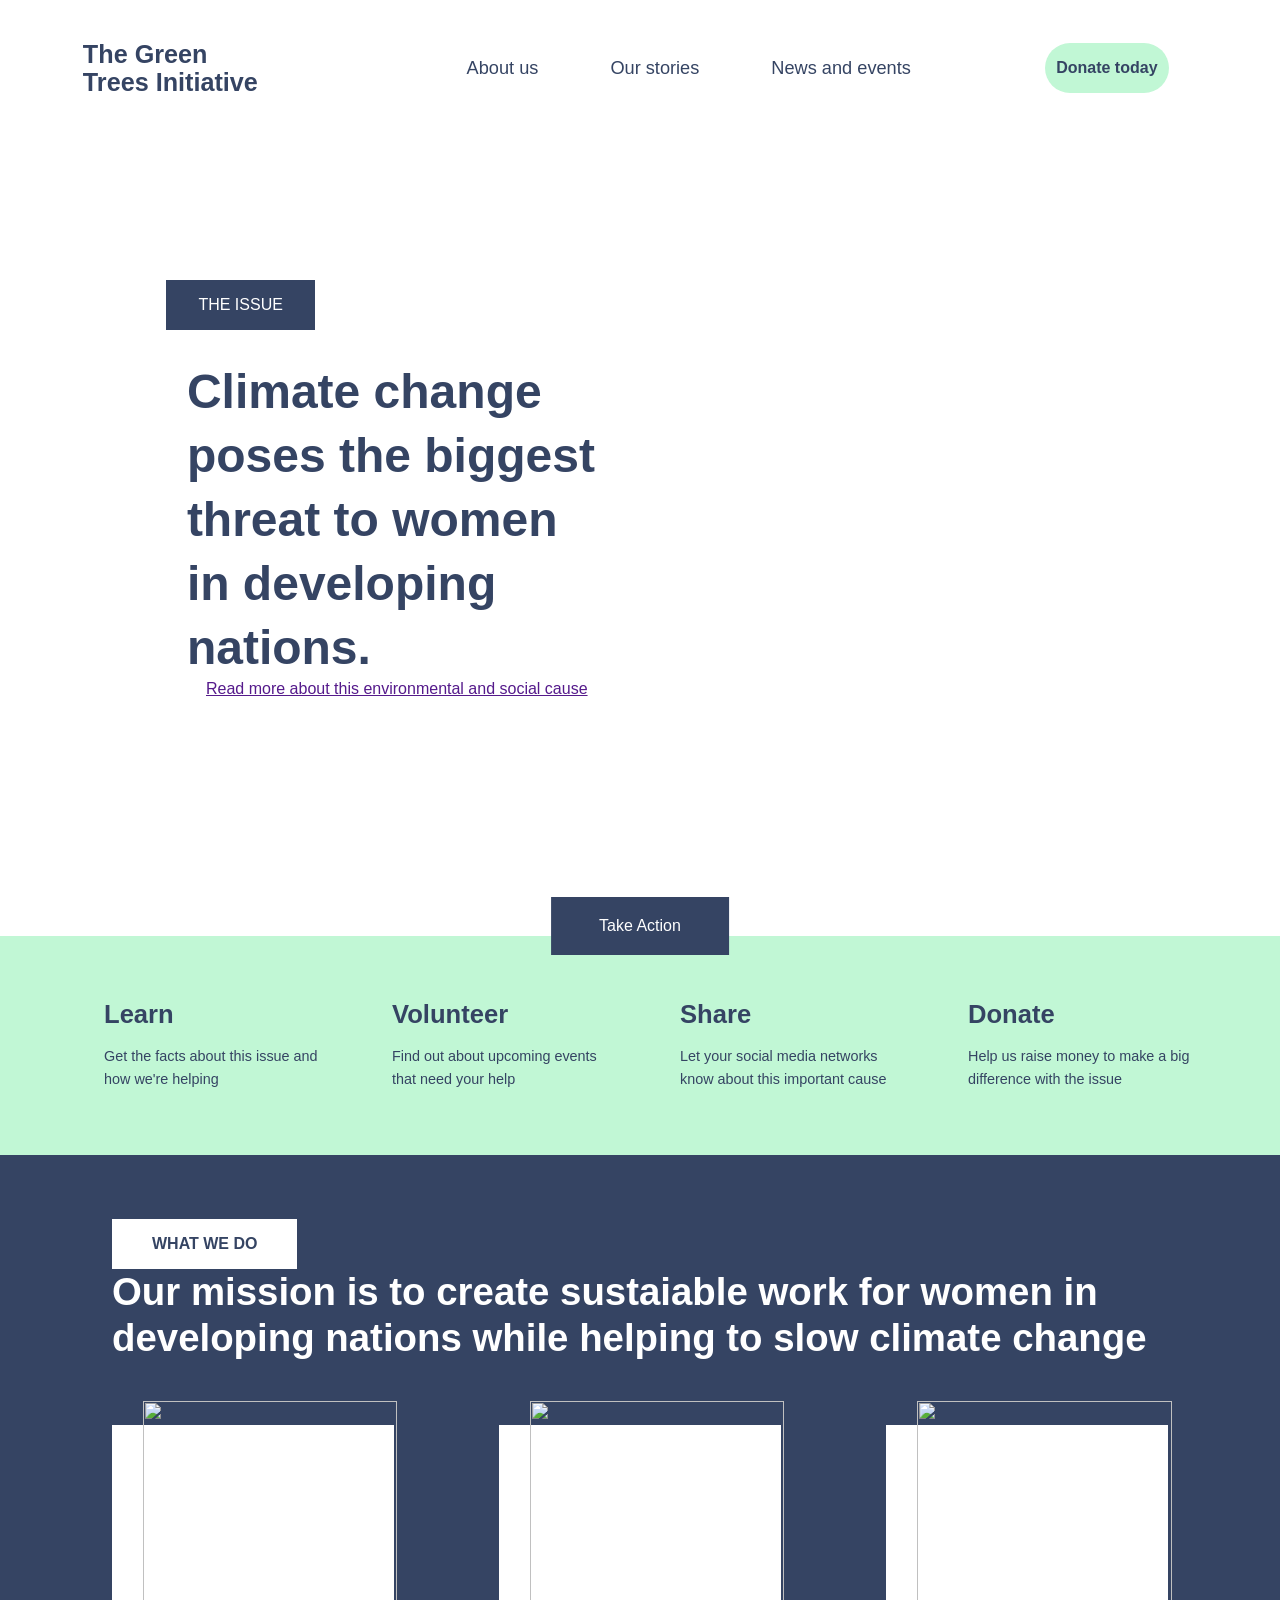
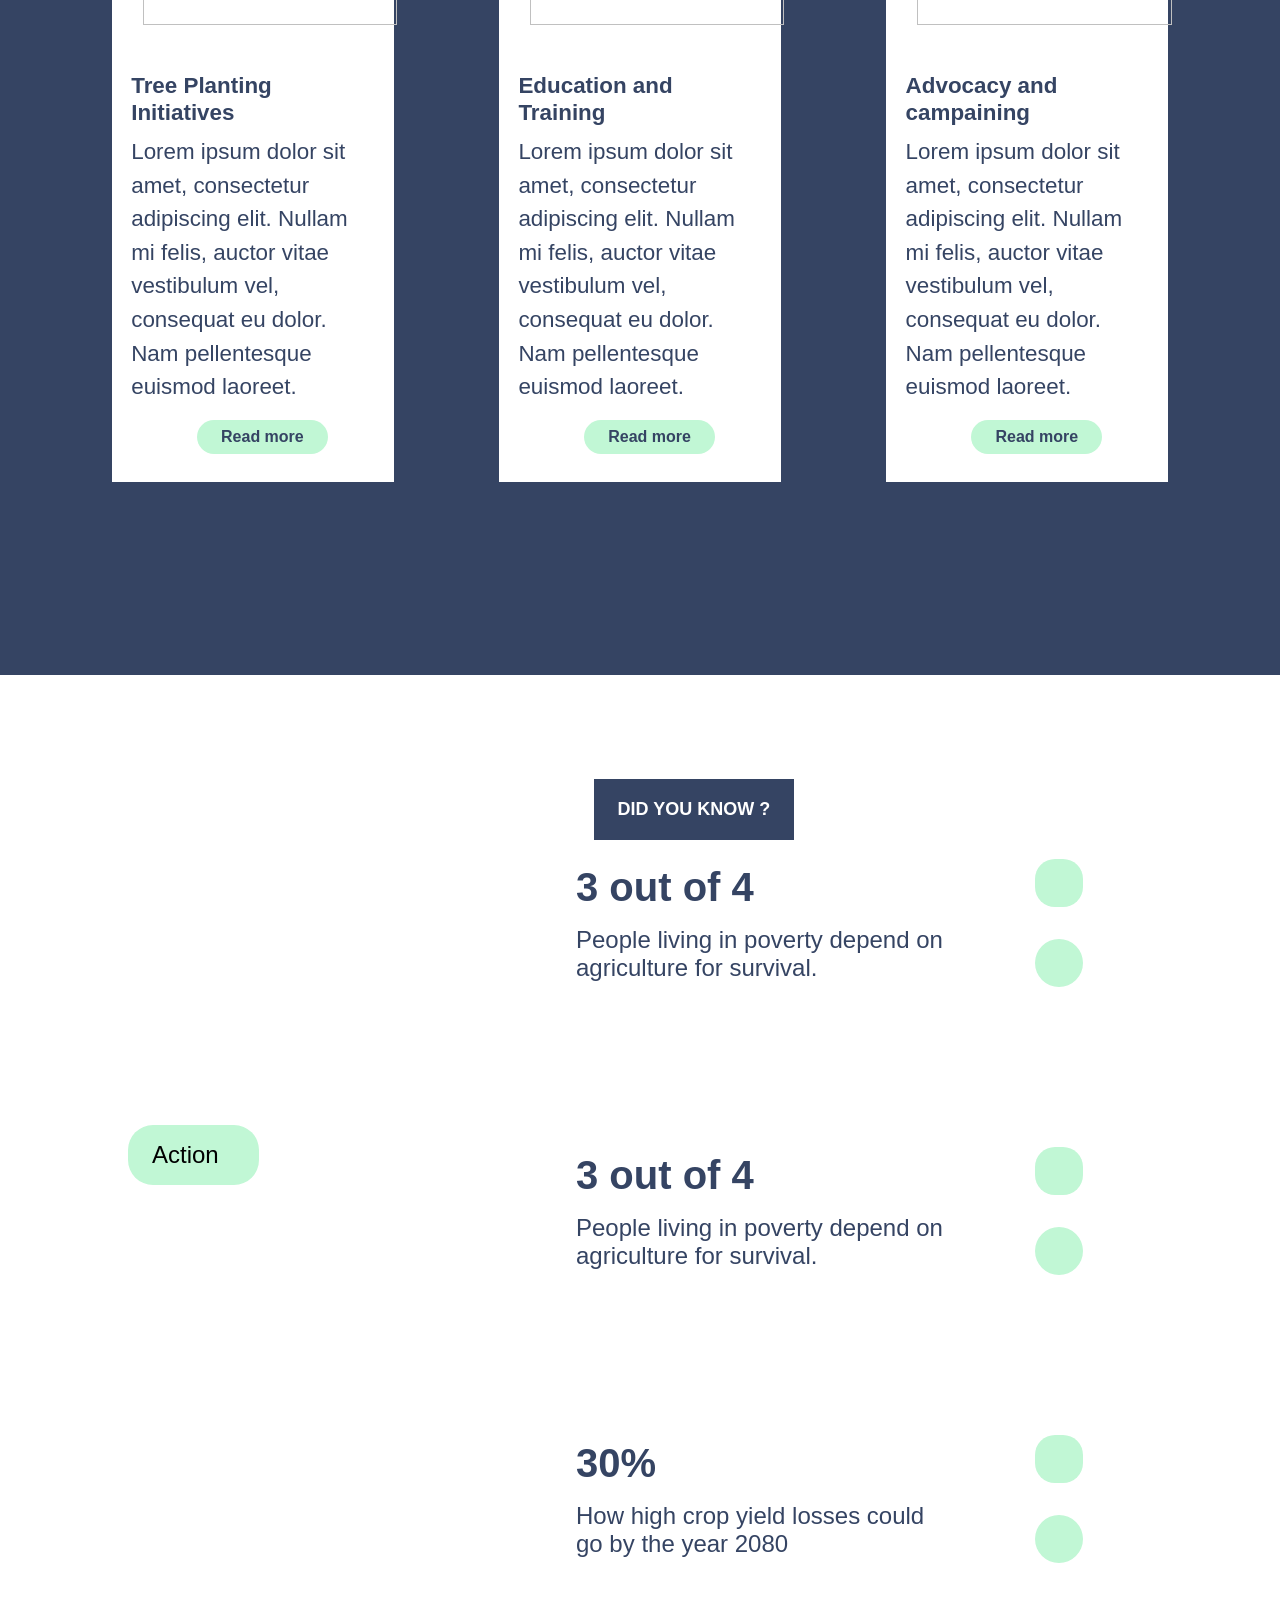
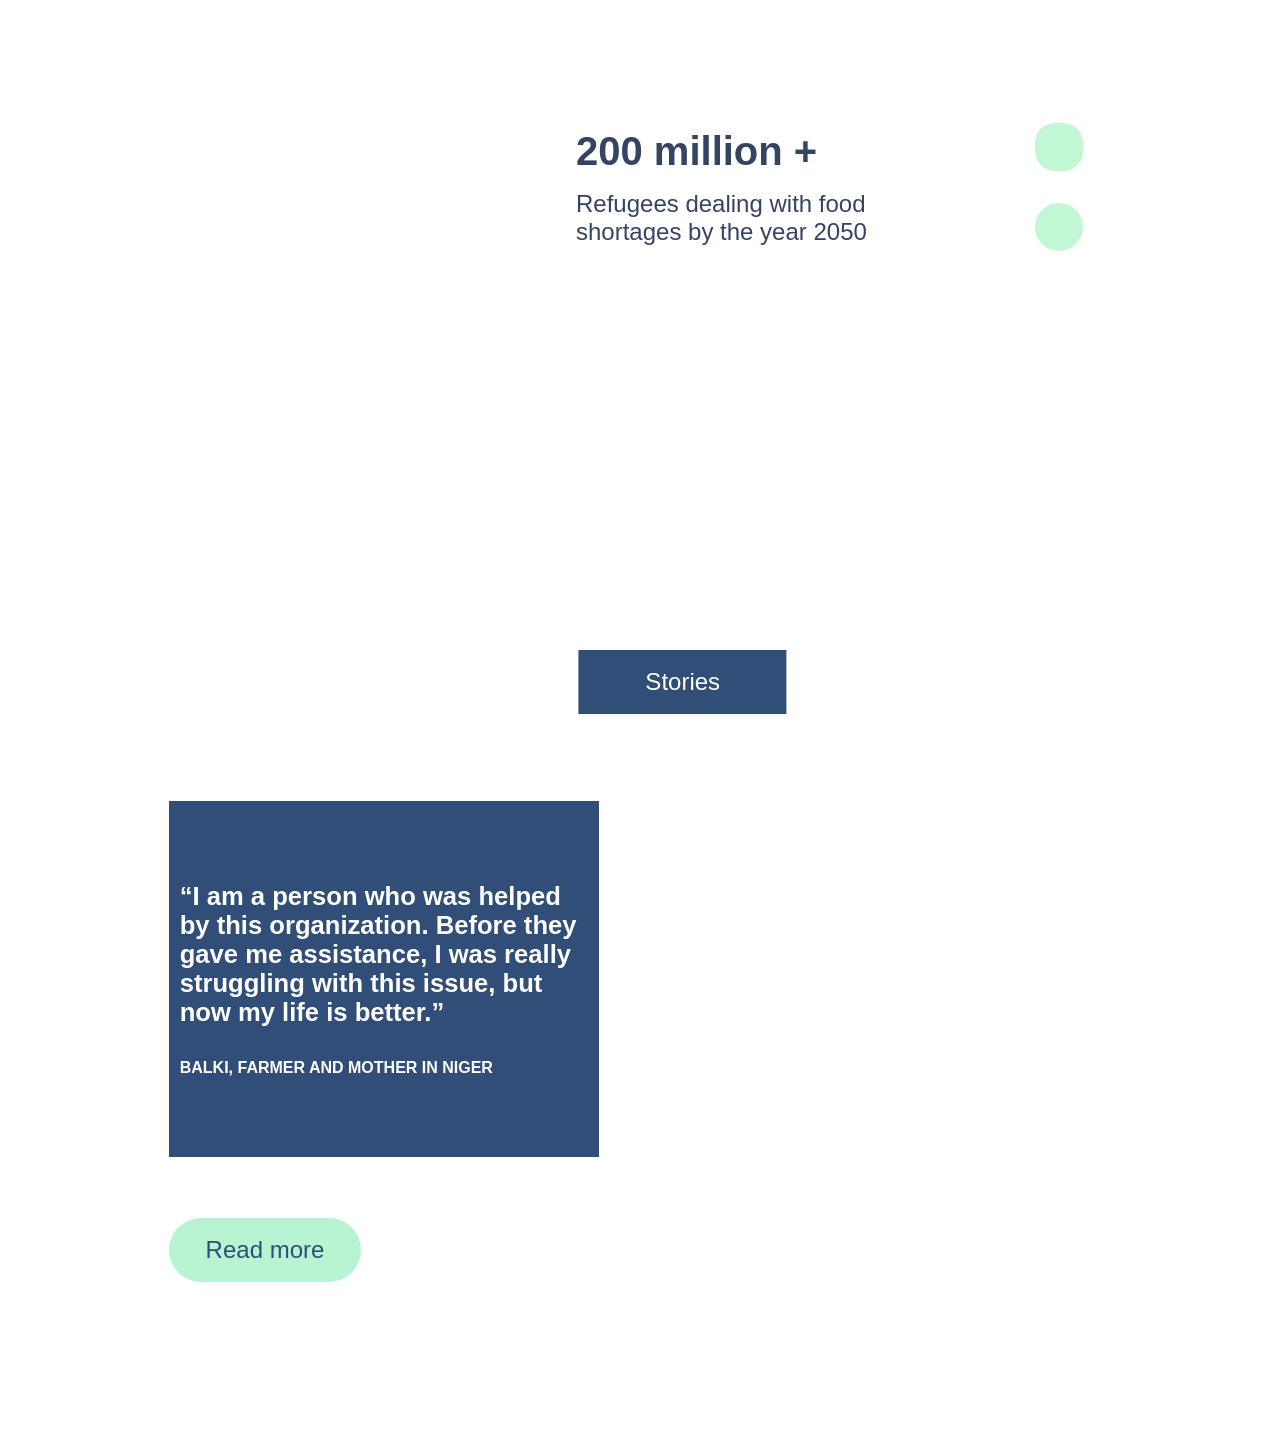
==== commit 8a418f94: "modified" ====
--- a/index.html
+++ b/index.html
@@ -11,6 +11,7 @@
     <link rel="stylesheet" href="css/what_we_do.css">
     <link rel="stylesheet" href="css/do_you_know.css">
     <link rel="stylesheet" href="css/stories.css">
+    <link rel="stylesheet" href="css/lets_take_action.css">
 </head>
 
 <body>
@@ -198,10 +199,10 @@
             <div class="home-part4-do-you-know-container2">
                 <div class="home-part4-do-you-know-page-container1-title-description">
                     <div class="home-part4-do-you-know-page-container2-title">
-                        100 million +
+                        3 out of 4
                     </div>
                     <div class="home-part4-do-you-know-page-container2-description">
-                        People living in poverty due to climate change by 2030
+                        People living in poverty depend on agriculture for survival.
                     </div>
                 </div>
                 <div class="home-part4-do-you-know-page-container1-socialmedia-section">
@@ -252,24 +253,30 @@
 
     <div class="home-part5-stories-main-contaiber">
         <div class="home-part5-stories-structure-container">
-            <div class="home-part5-stories-description-author">
-                <div class="home-part5-stories-description-container">
-                    “I am a person who was helped
-                    by this organization. Before
-                    they gave me assistance, I was
-                    really struggling with this issue,
-                    but now my life is better.”
-                </div>
-                <div class="home-part5-stories-auther-name">
-                    BALKI, FARMER AND MOTHER IN NIGER
-                </div>
-            </div>
             <div class="home-part5-stories-image-container">
-                <div class="home-part5-stories-storicontainer">Stories</div>
-            </div>
-            <div class="home-part5-stories-readmore">Read more</div>
-        </div>
-    </div>
+                <div class="home-part5-stories-storicontainer">
+                    Stories
+                </div>
+                <div class="home-part5-stories-description-author">
+                    <div class="home-part5-stories-description-container">
+                        “I am a person who was helped
+                        by this organization. Before
+                        they gave me assistance, I was
+                        really struggling with this issue,
+                        but now my life is better.”
+                    </div>
+                    <div class="home-part5-stories-auther-name">
+                        BALKI, FARMER AND MOTHER IN NIGER
+                    </div>
+                    <div class="home-part5-stories-readmore">
+                        Read more
+                    </div>
+                </div>
+            </div>
+        </div>
+    </div>
+
+
 </body>
 
 </html>
--- a/css/what_we_do.css
+++ b/css/what_we_do.css
@@ -157,10 +157,10 @@
 
     .home-part3-image-container-image img {
         position: absolute;
-        width: 100%;
+        width: 80%;
         height: 100%;
         top: -1rem;
-        left: 0;
+        left: 15%;
         right: auto;
         object-fit: fill;
     }
--- a/css/do_you_know.css
+++ b/css/do_you_know.css
@@ -7,7 +7,7 @@
 
 .home-part4-do-you-know-page {
     background: url('../assets/home/did-you-know-background.png');
-    background-size: cover;
+    background-size: 100% 100%;
     background-position: center;
     background-repeat: no-repeat;
     overflow: hidden;
@@ -47,7 +47,7 @@
     padding-top: 10%;
     padding-right: 6rem;
     /*border: 1px solid red;*/
-    
+
 }
 
 .home-part4-do-you-know-page-container1,
@@ -156,6 +156,7 @@
 
 @media (max-width: 67.5rem) {
 
+
     .home-part4-do-you-know-page {
         min-height: 60rem;
         height: auto;
@@ -163,6 +164,8 @@
         display: flex;
         flex-direction: row;
         align-items: flex-start;
+        background-image: url(../assets/home/did-you-know-background@2x.png);
+        background-size: 100% 100%;
         justify-content: space-between;
         gap: 3rem;
         box-sizing: border-box;
@@ -306,7 +309,7 @@
 
     .home-part4-do-you-know-page {
         background: url('../assets/home/did-you-know-background@3x.png');
-        background-size: cover;
+        background-size: 100% 100%;
         background-position: center;
         background-repeat: no-repeat;
 
--- a/css/stories.css
+++ b/css/stories.css
@@ -1,248 +1,159 @@
 .home-part5-stories-main-contaiber {
-    background-color: white;
+    width: 100%;
+    height: 58rem;
     display: flex;
-    justify-content: flex-start;
     align-items: center;
-    padding: 6rem 0;
-    box-sizing: border-box;
-    padding-bottom: 20%;
-    padding-left: 8rem;
+    justify-content: center;
 }
 
 .home-part5-stories-structure-container {
-    width: 85%;
-    max-width: 87.5rem;
+    width: 80%;
+    height: 80%;
     display: flex;
-    flex-direction: row;
+    justify-content: flex-end;
+    align-items: center;
+}
+
+.home-part5-stories-image-container {
+    width: 60%;
+    height: 80%;
+    background-image: url(../assets/home/lady-baby.png);
+    background-repeat: no-repeat;
+    background-position: center;
+    background-size: cover;
+    position: relative;
+}
+
+.home-part5-stories-storicontainer {
+    width: 13rem;
+    height: 4rem;
+    background-color: #304E78;
+    display: flex;
+    align-items: center;
     justify-content: center;
-    align-items: center;
-    position: relative;
-
+    font-family: Arial, Helvetica, sans-serif;
+    font-size: 1.5rem;
+    color: white;
+    position: absolute;
+    top: -2rem;
+    left: 5%;
+    transform: translateX(5%);
 }
 
 .home-part5-stories-description-author {
-    background-color: #354463;
-    color: white;
+    width: 70%;
+    min-height: 60%;
+    position: absolute;
+    left: -60%;
+    top: 20%;
+    background-color: #304E78;
     display: flex;
     flex-direction: column;
+    align-items: center;
+    row-gap: 2rem;
     justify-content: center;
-    gap: 2rem;
-    height: 60%;
-    align-self: center;
-    padding: clamp(2rem, 3vw, 4rem);
-    box-sizing: border-box;
-    flex: 0 0 45%;
-    z-index: 2;
     position: relative;
 }
 
 .home-part5-stories-description-container {
-    font-size: clamp(0.75rem, 2.4vw, 1.8rem);
-    line-height: 1.6;
-    font-weight: bold;
+    width: 80%;
+    height: 70%;
+    display: flex;
+    align-items: center;
+    justify-content: center;
+}
+
+.home-part5-stories-description-container {
+    width: 95%;
+    height: 80%;
+    color: white;
+    font-family: Arial, Helvetica, sans-serif;
+    font-size: 2vw;
+    font-weight: 900;
 }
 
 .home-part5-stories-auther-name {
-    font-size: clamp(0.7rem, 1.25vw, 1rem);
-    font-weight: 500;
-    letter-spacing: 0.05em;
+    width: 80%;
+    height: 20%;
 }
 
-.home-part5-stories-image-container {
-    background-image: url("../assets/home/lady-baby.png");
-    background-size: cover;
-    background-position: center;
-    background-repeat: no-repeat;
-    flex: 1;                
-    min-height: clamp(28rem, 40vw, 50rem); 
-    position: relative;
-    z-index: 1;
-    margin-left: -4rem;
+.home-part5-stories-auther-name {
+    width: 95%;
+    height: 80%;
+    color: white;
+    font-family: Arial, Helvetica, sans-serif;
+    font-size: 1rem;
+    font-weight: 900;
 }
 
 .home-part5-stories-readmore {
-    display: inline-block;
-    padding: 0.6rem 1.8rem;
-    background-color: #7ecdc0;
-    color:#354463;
-    font-size: clamp(0.8rem, 1.9vw, 2rem);
-    font-weight: 600;
-    border-radius: 2rem;
-    cursor: pointer;
-    border: none;  
-    align-self: flex-start;
+    width: 12rem;
+    height: 4rem;
+    background-color: #B8F3D2;
     position: absolute;
-    bottom: 0%;
+    bottom: -35%;
     left: 0%;
+    border-radius: 3.125rem;
+    font-family: Arial, Helvetica, sans-serif;
+    font-size: 1.5rem;
+    display: flex;
+    align-items: center;
+    justify-content: center;
+    color: #304E78;
 }
 
-.home-part5-stories-storicontainer {
-    position: absolute;
-    top: -1.2rem;
-    left: 6rem;
-    background-color: #354463;
-    color: white;
-    padding-top: 1rem;
-    padding-bottom: 1rem;
-    padding-left: 2rem;
-    padding-right: 2rem;
-    font-size: clamp(0.7rem, 1.85vw, 2rem);
-    font-weight: bold;
-    text-transform: uppercase;
-    z-index: 3;
-    display: flex;
-    
+@media screen and (max-width: 67.5rem) {
+
+    .home-part5-stories-main-contaiber {
+        min-height: 45rem;
+        align-items: flex-start;
+    }
+
+    .home-part5-stories-structure-container {
+        height: 60%;
+        width: 80%;
+        justify-content: center;
+    }
+
+    .home-part5-stories-description-author {
+        width: 100%;
+        left: 10%;
+        top: 90%;
+    }
+
+    .home-part5-stories-description-container {
+        font-size: clamp(0.5rem, 10vw, 1.2rem);
+    }
+
+    .home-part5-stories-image-container {
+        width: 80%;
+    }
 }
 
-@media (min-width: 64rem) and (max-width: 81.25rem) {
+@media screen and (max-width: 25.625rem) {
+
+    .home-part5-stories-description-author {
+        left: 0;
+        top: 105%;
+    }
 
     .home-part5-stories-structure-container {
-        width: 95%;
+        width: 100%;
+    }
+
+    .home-part5-stories-storicontainer {
+        left: 10%;
+    }
+
+    .home-part5-stories-description-container {
+        font-size: 5.5vw;
     }
 
     .home-part5-stories-readmore {
-        bottom: -2rem;
-    }
-}
-
-@media (max-width: 67.5rem) {
-
-    .home-part5-stories-main-contaiber {
-        padding: 4rem 0 6rem 0;
-        padding-left: 8rem;
-    }
-
-    .home-part5-stories-structure-container {
-        width: 90%;
-        display: flex;
-        flex-direction: column;
-        align-items: flex-start;
-        position: relative;
-    }
-
-    .home-part5-stories-image-container {
-        background-image: url("../assets/home/lady-baby@2x.png");
-        background-size: cover;
-        background-position: center;
-        background-repeat: no-repeat;
-        order: 1;
-        width: 80%;
-        height: 30rem;
-        min-height: 30rem;
-        align-self: flex-start;
-        margin-left: 0;
-        position: relative;
-        z-index: 1;
-    }
-
-    .home-part5-stories-storicontainer {
-        top: -1rem;
-        left: 3rem;
-        font-size: 0.8rem;
-        padding: 0.6rem 1.2rem;
-    }
-
-    .home-part5-stories-description-author {
-        order: 2;
-        width: 80%;
-        height: auto;
-        min-height: 15rem;
-        margin-top: -8rem;
-        align-self: center;
-        position: relative;
-        z-index: 2;
-        flex: none;
-        padding: 2rem;
-        box-sizing: border-box;
-        gap: 1.5rem;
-    }
-
-    .home-part5-stories-description-container {
-        font-size: 1.10rem;
-        line-height: 1.6;
+        left: 15%;
     }
 
     .home-part5-stories-auther-name {
-        font-size: 0.75rem;
-        letter-spacing: 0.05em;
-    }
-
-    .home-part5-stories-readmore {
-        order: 3;
-        position: static;
-        display: inline-block;
-        margin-top: 1.75rem;
-        margin-left: 5%;
-        font-size: 0.9rem;
-        padding: 0.6rem 1.8rem;
-        align-self: flex-start;
-        bottom: auto;
-        left: auto;
-    }
-}
-
-
-@media (max-width: 25.625rem) {
-
-    .home-part5-stories-main-contaiber {
-        padding: 3rem 0 4rem 0;
-        justify-content: center;
-    }
-
-    .home-part5-stories-structure-container {
-        width: 85%;
-        display: flex;
-        flex-direction: column;
-        align-items: center;
-        gap: 1.5rem;
-        position: relative;
-    }
-
-    .home-part5-stories-image-container {
-        order: 1;
-
-        width: 100%;
-        height: 25rem;
-        min-height: 25rem;
-        align-self: center;
-        margin-left: 0;
-        margin-top: 0;
-    }
-
-    .home-part5-stories-storicontainer {
-        top: -1rem;
-        left: 2rem;
-        font-size: 0.75rem;
-        padding: 0.5rem 1rem;
-    }
-
-    .home-part5-stories-description-author {
-        order: 2;
-        width: 100%;
-        height: auto;
-        margin-top: 0;
-        align-self: center;
-        padding: 2rem;
-        gap: 1rem;
-        box-sizing: border-box;
-    }
-
-    .home-part5-stories-description-container {
-        font-size: 1.1rem;
-        line-height: 1.6;
-    }
-
-    .home-part5-stories-auther-name {
-        font-size: 0.75rem;
-    }
-
-    .home-part5-stories-readmore {
-        order: 3;
-        position: static;
-        margin-top: 0;
-        margin-left: 0;
-        align-self: center;
-        font-size: 0.9rem;
-        padding: 0.6rem 1.8rem;
+        font-size: 4vw;
     }
 }
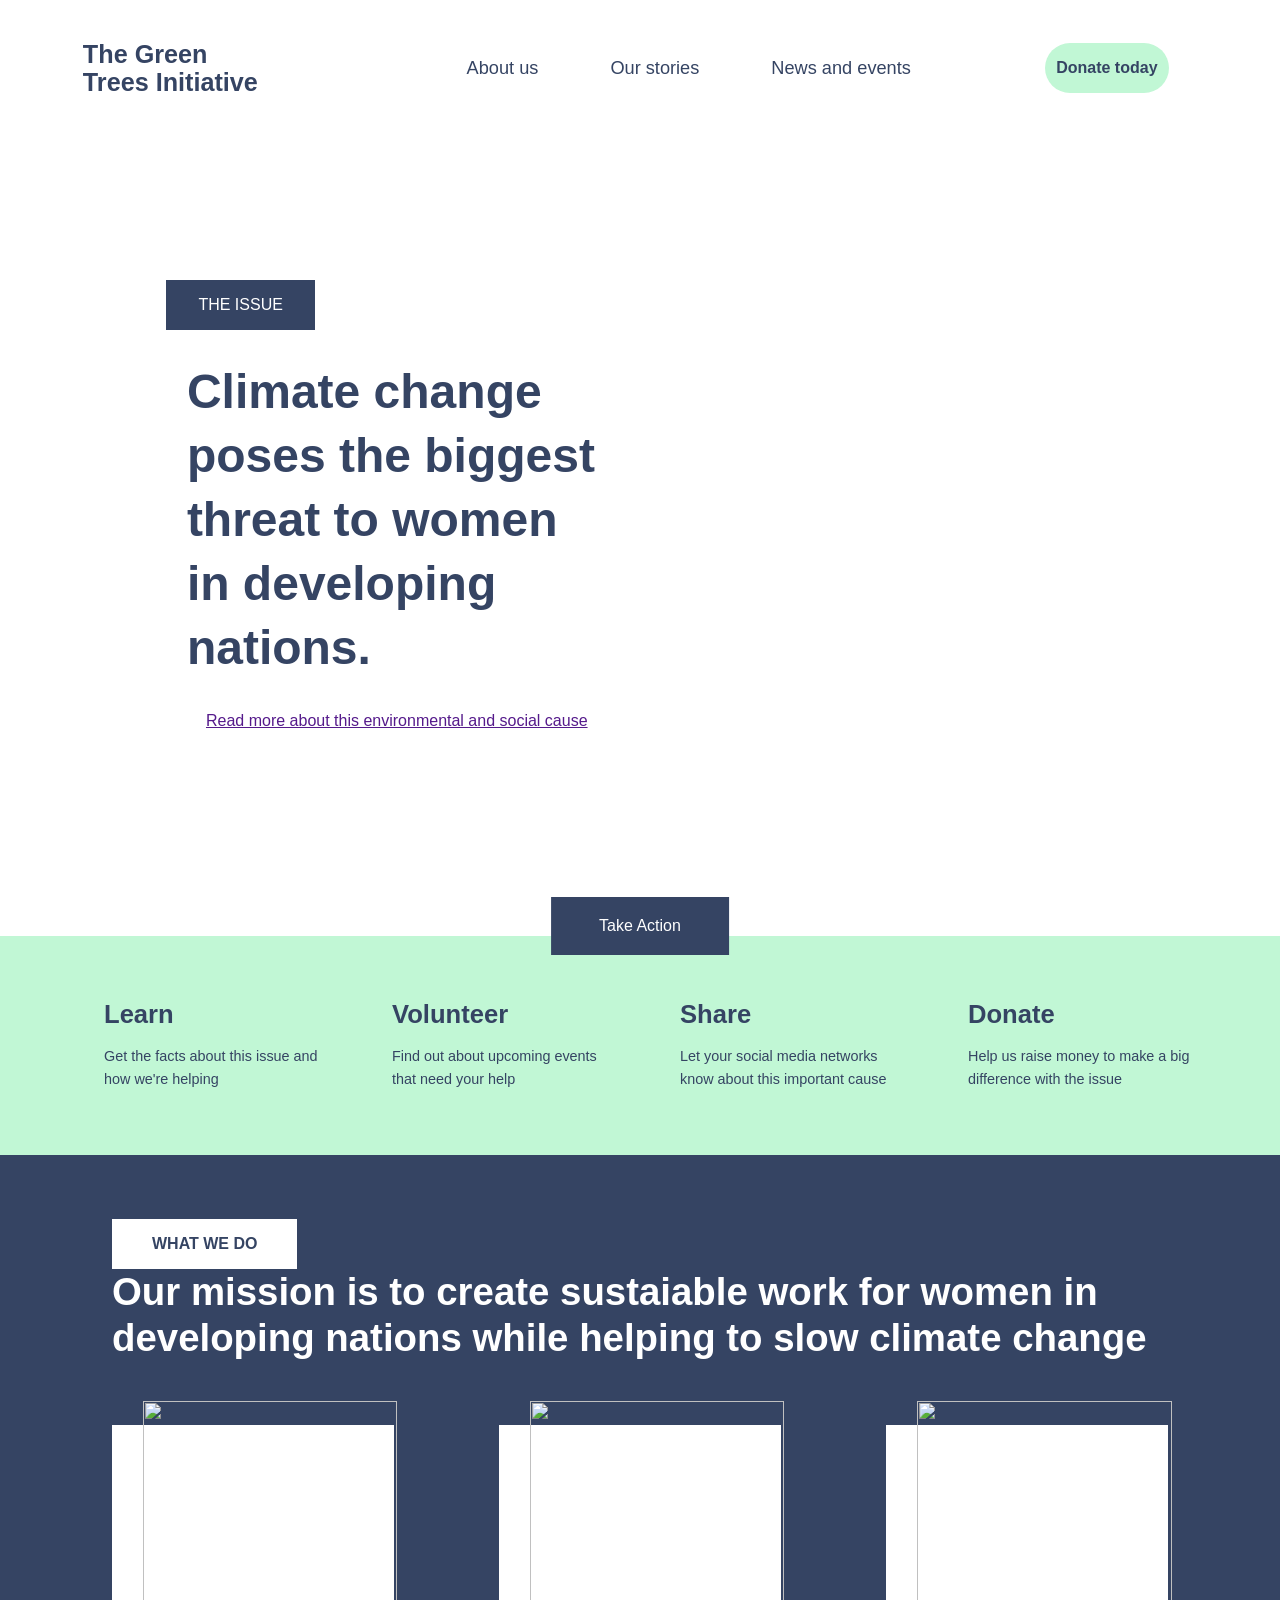
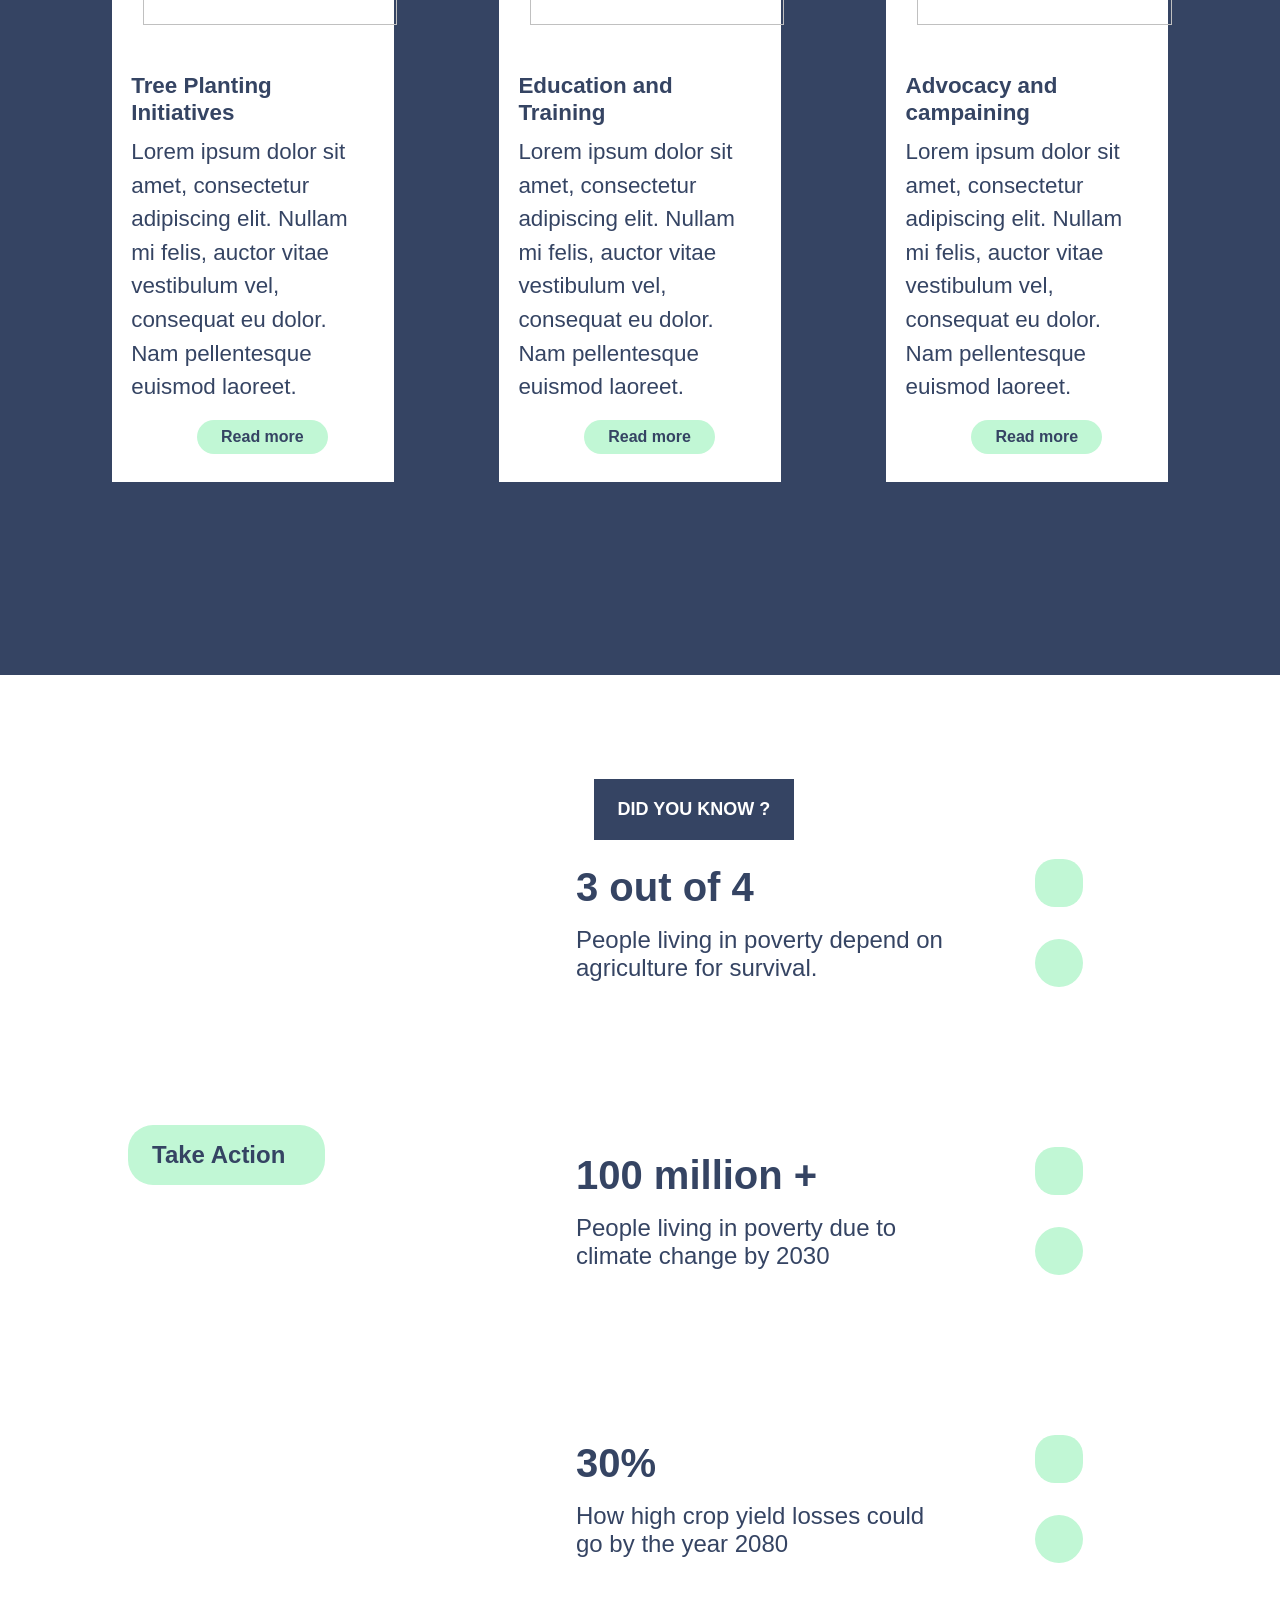
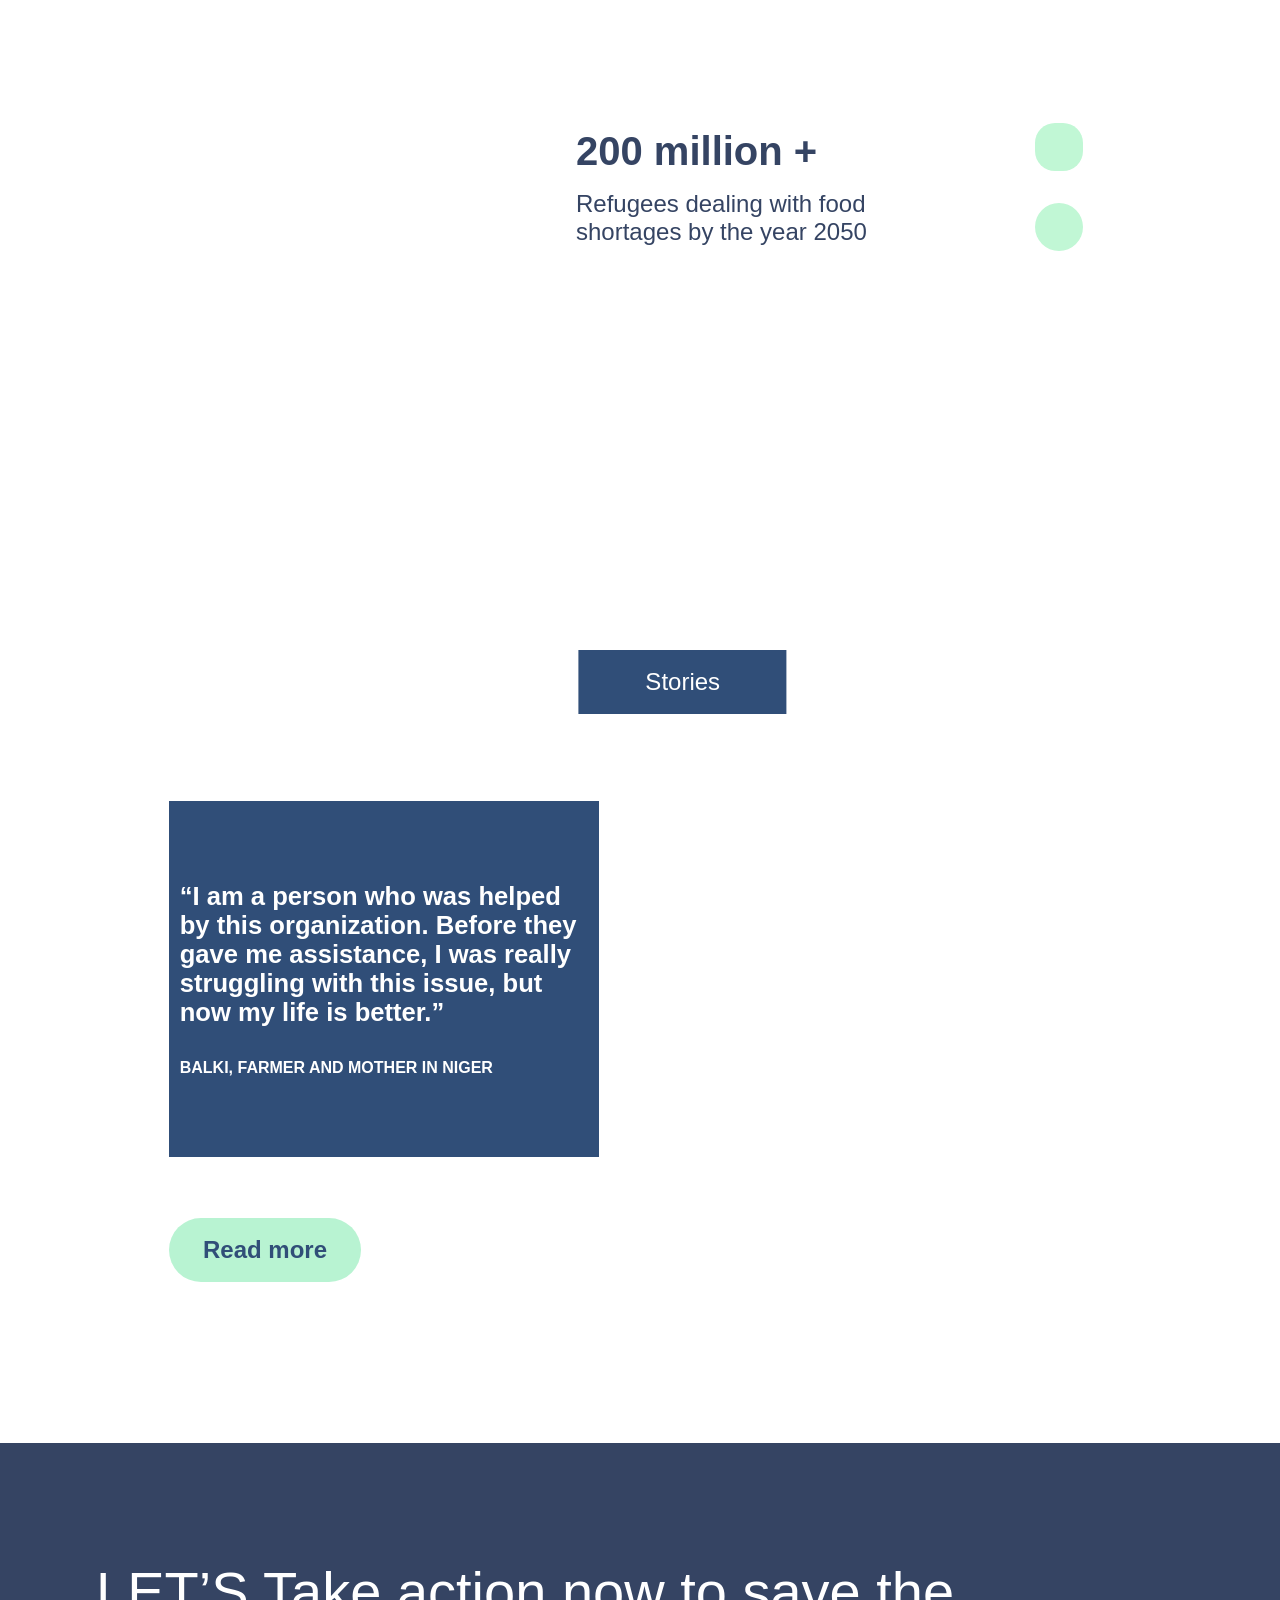
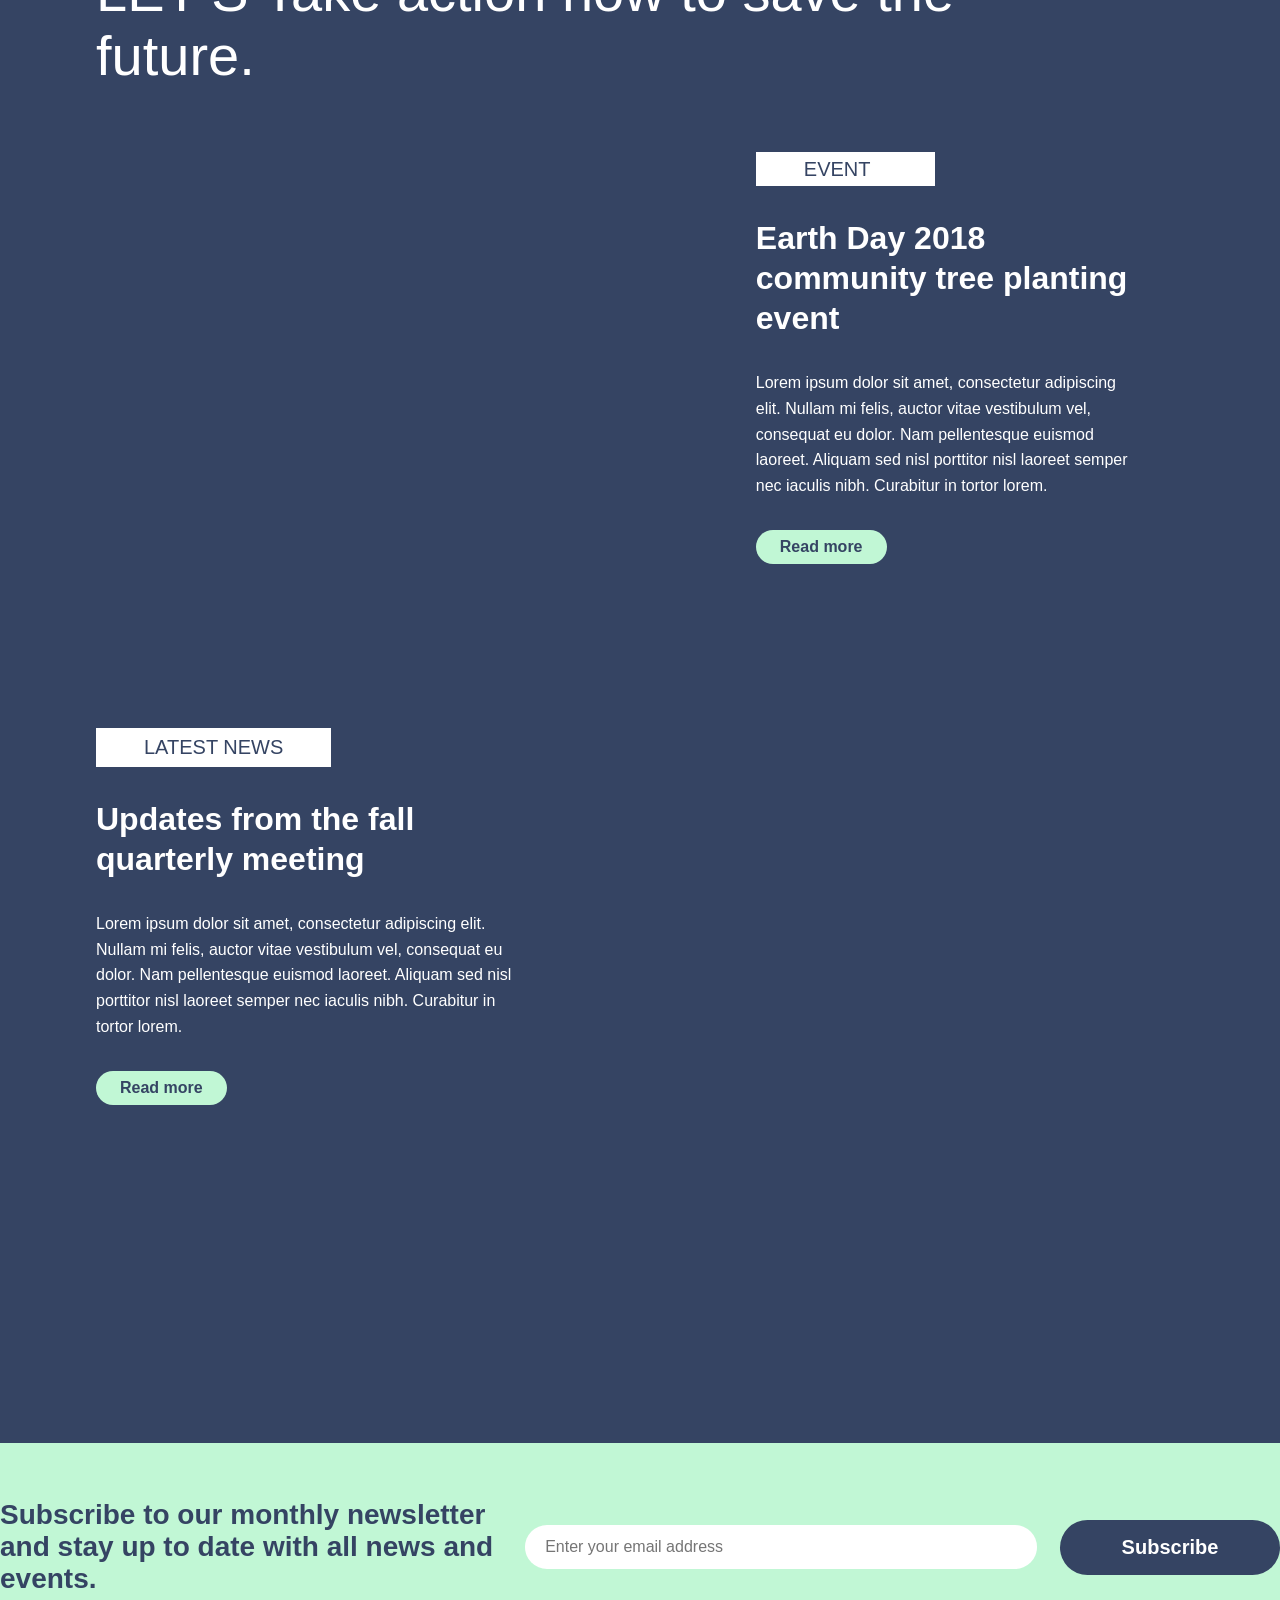
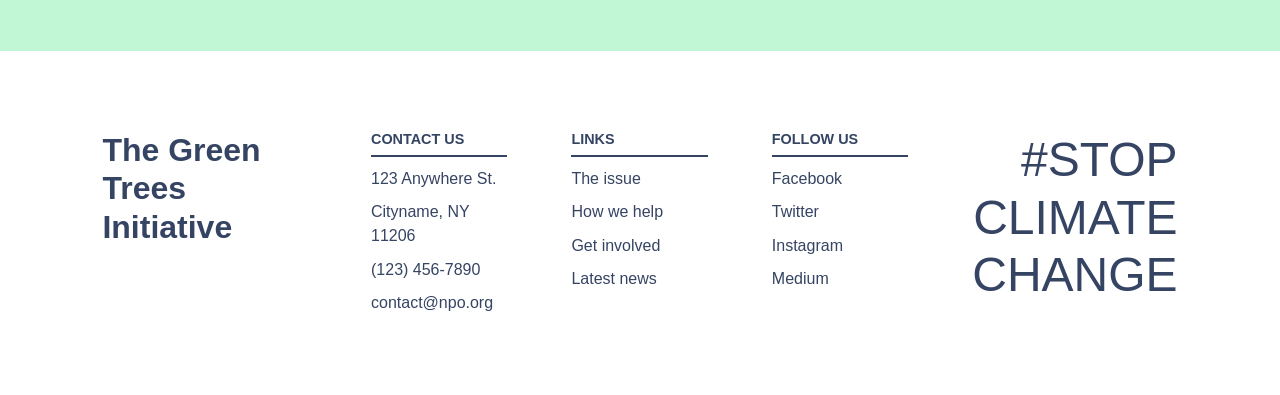
==== commit 7a61d22e: "completed home page" ====
--- a/index.html
+++ b/index.html
@@ -12,6 +12,8 @@
     <link rel="stylesheet" href="css/do_you_know.css">
     <link rel="stylesheet" href="css/stories.css">
     <link rel="stylesheet" href="css/lets_take_action.css">
+    <link rel="stylesheet" href="css/subscribe.css">
+    <link rel="stylesheet" href="css/contact_learn_follow.css">
 </head>
 
 <body>
@@ -168,7 +170,7 @@
                 CLIMATE CHANGE IS A HUNGER ISSUE
             </div>
             <div class="home-part4-do-you-know-page-action-button">
-                Action
+                Take Action
             </div>
         </div>
 
@@ -199,10 +201,10 @@
             <div class="home-part4-do-you-know-container2">
                 <div class="home-part4-do-you-know-page-container1-title-description">
                     <div class="home-part4-do-you-know-page-container2-title">
-                        3 out of 4
+                        100 million +
                     </div>
                     <div class="home-part4-do-you-know-page-container2-description">
-                        People living in poverty depend on agriculture for survival.
+                        People living in poverty due to climate change by 2030
                     </div>
                 </div>
                 <div class="home-part4-do-you-know-page-container1-socialmedia-section">
@@ -276,6 +278,108 @@
         </div>
     </div>
 
+    <div class="home-part6-lets-take-action-now">
+        <div class="home-part6-lets-take-action-now-container">
+            <div class="home-part6-lets-take-action-now-title-box">
+                LET’S Take action now
+                to save the future.
+            </div>
+            <div class="home-part6-lets-take-action-now-part-one">
+                <div class="home-part6-lets-take-action-now-part-one-image"></div>
+                <div class="home-part6-lets-take-action-now-part-one-container">
+                    <div class="home-part6-lets-take-action-now-event-box">
+                        EVENT
+                    </div>
+                    <div class="home-part6-lets-take-action-now-Earth-day">
+                        Earth Day 2018
+                        community tree
+                        planting event
+                    </div>
+                    <div class="home-part6-lets-take-action-now-Earth-day-description">
+                        Lorem ipsum dolor sit amet, consectetur adipiscing
+                        elit. Nullam mi felis, auctor vitae vestibulum vel,
+                        consequat eu dolor. Nam pellentesque euismod
+                        laoreet. Aliquam sed nisl porttitor nisl laoreet semper
+                        nec iaculis nibh. Curabitur in tortor lorem.
+                    </div>
+                    <div class="home-part6-lets-take-action-now-read-more-button">
+                        Read more
+                    </div>
+                </div>
+            </div>
+
+            <div class="home-part6-lets-take-action-now-part-two">
+                <div class="home-part6-lets-take-action-now-part-two-container">
+                    <div class="home-part6-lets-take-action-now-latest-news-box">
+                        LATEST NEWS
+                    </div>
+                    <div class="home-part6-lets-take-action-now-meeting">
+                        Updates from
+                        the fall quarterly
+                        meeting
+                    </div>
+                    <div class="home-part6-lets-take-action-now-meeting-description">
+                        Lorem ipsum dolor sit amet, consectetur adipiscing
+                        elit. Nullam mi felis, auctor vitae vestibulum vel,
+                        consequat eu dolor. Nam pellentesque euismod
+                        laoreet. Aliquam sed nisl porttitor nisl laoreet semper
+                        nec iaculis nibh. Curabitur in tortor lorem.
+                    </div>
+                    <div class="home-part6-lets-take-action-now-read-more">
+                        Read more
+                    </div>
+                </div>
+                <div class="home-part6-lets-take-action-now-part-two-image"></div>
+            </div>
+        </div>
+    </div>
+
+    <div class="home-part7-subscribe">
+        <div class="home-part7-subscribe-description">
+            Subscribe to our monthly newsletter and
+            stay up to date with all news and events.
+        </div>
+        <div class="home-part7-subscribe-email-readmore-container">
+            <div class="home-part7-subscribe-enter-email">
+                <input type="email" placeholder=" Enter your email address">
+            </div>
+            <div class="home-part7-subscribe-read-more-button">
+                Subscribe
+            </div>
+        </div>
+    </div>
+
+    <footer class="footer">
+        <div class="footer-container">
+            <div class="footer-logo">
+                The Green Trees Initiative
+            </div>
+            <div class="footer-contact">
+                <h4>CONTACT US</h4>
+                <p>123 Anywhere St.</p>
+                <p>Cityname, NY 11206</p>
+                <p>(123) 456-7890</p>
+                <p>contact@npo.org</p>
+            </div>
+            <div class="footer-links">
+                <h4>LINKS</h4>
+                <p>The issue</p>
+                <p>How we help</p>
+                <p>Get involved</p>
+                <p>Latest news</p>
+            </div>
+            <div class="footer-follow">
+                <h4>FOLLOW US</h4>
+                <p>Facebook</p>
+                <p>Twitter</p>
+                <p>Instagram</p>
+                <p>Medium</p>
+            </div>
+            <div class="footer-slogan">
+                #STOP<br>CLIMATE<br>CHANGE
+            </div>
+        </div>
+    </footer>
 
 </body>
 
--- a/css/image.css
+++ b/css/image.css
@@ -13,12 +13,14 @@
     background-position: center;
     background-repeat: no-repeat;
     position: relative;
+
 }
 
 .poster-content {
     position: absolute;
     top: 20%;
     left: 8%;
+    gap: 2rem;
     width: min(45rem, 46vw);
     min-height: clamp(18rem, 35vw, 30rem);
     background: white;
@@ -56,6 +58,7 @@
     font-size: 1rem;
     margin-bottom: 4rem;
     color: #354463;
+
 }
 
 .poster-slogan {
@@ -169,13 +172,14 @@
 
     .poster-about-link {
 
-        width: 100%;
+        width: 80%;
         padding-bottom: 1%;
         display: flex;
         flex-wrap: wrap;
         justify-content: center;
         gap: 1rem;
         box-sizing: border-box;
+        text-align: center;
     }
 }
 
--- a/css/do_you_know.css
+++ b/css/do_you_know.css
@@ -151,6 +151,8 @@
     padding-right: 2.5rem;
     border-radius: 1.5625rem;
     cursor: pointer;
+    font-weight: bold;
+    color:#354463
 }
 
 
@@ -235,6 +237,8 @@
     .home-part4-do-you-know-page-action-button {
         font-size: 1rem;
         padding: 1rem 1.5rem;
+        text-align: center;
+        width: 40%;
     }
 
     .home-part4-do-you-know-page-container1-heading {
--- a/css/stories.css
+++ b/css/stories.css
@@ -20,7 +20,7 @@
     background-image: url(../assets/home/lady-baby.png);
     background-repeat: no-repeat;
     background-position: center;
-    background-size: cover;
+    background-size: 100% 100%;
     position: relative;
 }
 
@@ -100,6 +100,7 @@
     align-items: center;
     justify-content: center;
     color: #304E78;
+    font-weight: bold;
 }
 
 @media screen and (max-width: 67.5rem) {
--- a/css/lets_take_action.css
+++ b/css/lets_take_action.css
@@ -0,0 +1,444 @@
+.home-part6-lets-take-action-now {
+    background-color: #354463;
+    height: 120rem;
+}
+
+.home-part6-lets-take-action-now-container {
+    display: flex;
+    flex-direction: column;
+    gap: 5rem;
+    width: 80%;
+    margin: 0 auto;
+    height: 100%;
+    padding-top: 10%;
+    box-sizing: border-box;
+}
+
+.home-part6-lets-take-action-now-title-box {
+    color: white;
+    font-size: 4.25rem;
+    width: 80%;
+    margin-top: -1%;
+    line-height: 5rem;
+    font-family: "flood-std", sans-serif;
+}
+
+.home-part6-lets-take-action-now-part-one {
+    display: flex;
+    flex-direction: row;
+    height: 40rem;
+    column-gap: 5rem;
+}
+
+.home-part6-lets-take-action-now-part-one-image {
+    background: url('../assets/home/tree-planting.png');
+    background-size: 100% 100%;
+    background-position: center;
+    background-repeat: no-repeat;
+    flex: 1.1;
+}
+
+.home-part6-lets-take-action-now-part-one-container {
+    display: flex;
+    flex-direction: column;
+    gap: 3.5rem;
+    padding-left: 10%;
+    flex: 1;
+}
+
+.home-part6-lets-take-action-now-event-box {
+    font-size: clamp(0.5rem, 10vw, 2rem);
+    color: #354463;
+    background-color: white;
+    display: inline-block;
+    padding-top: 0.35rem;
+    padding-bottom: 0.35rem;
+    padding-left: 3rem;
+    padding-right: 4rem;
+    width: fit-content;
+    white-space: nowrap;
+    box-sizing: border-box;
+}
+
+.home-part6-lets-take-action-now-Earth-day {
+    font-size: clamp(0.5rem, 10vw, 2.75rem);
+    font-weight: bold;
+    width: 70%;
+    line-height: 3rem;
+    color: white;
+}
+
+.home-part6-lets-take-action-now-Earth-day-description {
+    width: 90%;
+    color: white;
+    font-size: clamp(0.5rem, 10vw, 1.25rem);
+    line-height: 2rem;
+    word-spacing: 0.0rem;
+}
+
+.home-part6-lets-take-action-now-read-more-button {
+    background-color: #C1F7D5;
+    color: #354463;
+    width: 25%;
+    font-size:1.25vw;
+    font-weight: bold;
+    padding-top: 0.5rem;
+    padding-bottom: 0.5rem;
+    padding-left: 1.5rem;
+    padding-right: 1.5rem;
+    border-radius: 2rem;
+    text-align: center;
+}
+
+.home-part6-lets-take-action-now-part-two {
+    display: flex;
+    flex-direction: row;
+    height: 40rem;
+    gap: 3rem;
+}
+
+.home-part6-lets-take-action-now-part-two-container {
+    display: flex;
+    flex-direction: column;
+    flex: 1;
+    gap: 3.5rem;
+}
+
+.home-part6-lets-take-action-now-latest-news-box {
+    font-size: 2rem;
+    color: #354463;
+    background-color: white;
+    display: inline-block;
+    padding-top: 0.5rem;
+    padding-bottom: 0.5rem;
+    padding-left: 3rem;
+    padding-right: 3rem;
+    width: fit-content;
+    white-space: nowrap;
+    box-sizing: border-box;
+}
+
+.home-part6-lets-take-action-now-part-two-image {
+    background: url('../assets/home/meeting.png');
+    background-size: 100% 100%;
+    background-position: center;
+    background-repeat: no-repeat;
+    flex: 1;
+    padding-left: 10%;
+}
+
+.home-part6-lets-take-action-now-meeting {
+    font-size: 2.75vw;
+    font-weight: bold;
+    width: 70%;
+    line-height: 3rem;
+    color: white;
+}
+
+.home-part6-lets-take-action-now-meeting-description {
+    width: 90%;
+    color: white;
+    font-size: 1.25vw;
+    line-height: 2rem;
+    word-spacing: 0.0rem;
+}
+
+.home-part6-lets-take-action-now-read-more {
+    background-color: #C1F7D5;
+    color: #354463;
+    width: 25%;
+    font-size: 1.25vw;
+
+    font-weight: bold;
+    padding-top: 0.5rem;
+    padding-bottom: 0.5rem;
+    padding-left: 1.5rem;
+    padding-right: 1.5rem;
+    border-radius: 2rem;
+    text-align: center;
+}
+
+@media (min-width: 1024px) and (max-width: 1350px) {
+
+    .home-part6-lets-take-action-now {
+        height: 100rem;
+    }
+
+    .home-part6-lets-take-action-now-container {
+        width: 85%;
+        gap: 4rem;
+    }
+
+    .home-part6-lets-take-action-now-title-box {
+        font-size: 3.5rem;
+        width: 90%;
+        line-height: 4rem;
+    }
+
+    .home-part6-lets-take-action-now-part-one {
+        height: 32rem;
+    }
+
+    .home-part6-lets-take-action-now-part-two {
+        height: 32rem;
+        gap: 2rem;
+    }
+
+    .home-part6-lets-take-action-now-part-one-container {
+        gap: 2rem;
+    }
+
+    .home-part6-lets-take-action-now-part-two-container {
+        gap: 2rem;
+    }
+
+    .home-part6-lets-take-action-now-Earth-day,
+    .home-part6-lets-take-action-now-meeting {
+        font-size: 2rem;
+        line-height: 2.5rem;
+        width: 90%;
+    }
+
+    .home-part6-lets-take-action-now-Earth-day-description,
+    .home-part6-lets-take-action-now-meeting-description {
+        font-size: 1rem;
+        line-height: 1.6rem;
+    }
+
+    .home-part6-lets-take-action-now-event-box,
+    .home-part6-lets-take-action-now-latest-news-box {
+        font-size: 1.25rem;
+    }
+
+    .home-part6-lets-take-action-now-read-more-button,
+    .home-part6-lets-take-action-now-read-more {
+        width: fit-content;
+        font-size: 1rem;
+    }
+}
+
+.home-part6-lets-take-action-now-part-one-image,
+.home-part6-lets-take-action-now-part-two-image {
+    position: relative;
+}
+
+
+@media (max-width: 64rem) {
+
+    .home-part6-lets-take-action-now {
+        background-color: #354463;
+        height: 86rem;
+    }
+
+    .home-part6-lets-take-action-now-part-one {
+        height: 32rem;
+    }
+
+    .home-part6-lets-take-action-now-part-one-image {
+        background: url('../assets/home/tree-planting@2x.png');
+        background-size: cover;
+        background-position: center;
+        background-repeat: no-repeat;
+        flex: 1.1;
+        height: 18rem;
+    }
+
+    .home-part6-lets-take-action-now-part-one-container {
+        gap: 3rem;
+    }
+
+    .home-part6-lets-take-action-now-title-box {
+        font-size: 2.5rem;
+        width: 80%;
+        line-height: 3rem;
+    }
+
+    .home-part6-lets-take-action-now-event-box {
+        font-size: 1rem;
+    }
+
+    .home-part6-lets-take-action-now-Earth-day {
+        font-size: 1.5rem;
+        font-weight: bold;
+        width: 80%;
+        line-height: 2rem;
+        color: white;
+    }
+
+    .home-part6-lets-take-action-now-Earth-day-description {
+        font-size:clamp(0.7rem, 1.085vw, 2rem);
+        line-height: 1.25rem;
+    }
+
+    .home-part6-lets-take-action-now-read-more-button {
+        width: 35%;
+        font-size:clamp(0.5rem,1.5vw,1.7rem);
+        
+    }
+
+    .home-part6-lets-take-action-now-part-two {
+        padding-top: 0;
+        height: 30rem;
+        gap: 1rem;
+    }
+
+    .home-part6-lets-take-action-now-part-two-container {
+        flex: 1.1;
+        gap: 3rem;
+    }
+
+    .home-part6-lets-take-action-now-part-two-image {
+        background: url('../assets/home/meeting@2x.png');
+        background-size: cover;
+        background-position: center;
+        background-repeat: no-repeat;
+        flex: 0.9;
+        padding-left: 10%;
+        height: 16rem;
+    }
+
+    .home-part6-lets-take-action-now-latest-news-box {
+        font-size: 1rem;
+        padding-left: 1.75rem;
+        padding-right: 1.75rem;
+    }
+
+    .home-part6-lets-take-action-now-meeting {
+        font-size: 1.5rem;
+        font-weight: bold;
+        width: 100%;
+        line-height: 2rem;
+        color: white;
+    }
+
+    .home-part6-lets-take-action-now-meeting-description {
+        width: 80%;
+        color: white;
+        font-size: 0.75rem;
+        line-height: 1.25rem;
+        word-spacing: 0;
+    }
+
+    .home-part6-lets-take-action-now-read-more {
+        background-color: #C1F7D5;
+        color: #354463;
+        width: 35%;
+        font-size: clamp(0.5rem,1.5vw,1.7rem);
+        font-weight: bold;
+        padding-top: 0.5rem;
+        padding-bottom: 0.5rem;
+        padding-left: 1.5rem;
+        padding-right: 1.5rem;
+        border-radius: 2rem;
+        text-align: center;
+    }
+
+    .home-part6-lets-take-action-now-part-one-image,
+    .home-part6-lets-take-action-now-part-two-image {
+        position: relative;
+    }
+}
+
+@media (max-width: 37.5rem) {
+
+    .home-part6-lets-take-action-now {
+        background-color: #354463;
+        height: 120rem;
+    }
+
+    .home-part6-lets-take-action-now-part-one-container,
+    .home-part6-lets-take-action-now-part-two-container {
+        position: static;
+    }
+
+    .home-part6-lets-take-action-now-title-box {
+        text-align: center;
+    }
+
+    .home-part6-lets-take-action-now-container {
+        align-items: center;
+    }
+
+    .home-part6-lets-take-action-now-part-one {
+        display: flex;
+        flex-direction: column;
+        height: 50rem;
+        gap: 2rem;
+        position: relative;
+    }
+
+    .home-part6-lets-take-action-now-part-two {
+        display: flex;
+        flex-direction: column-reverse;
+        height: 50rem;
+        gap: 2rem;
+        position: relative;
+    }
+
+    .home-part6-lets-take-action-now-part-one-image {
+        background: url('../assets/home/tree-planting@3x.png');
+        background-size: cover;
+        background-position: center;
+        background-repeat: no-repeat;
+        height: 50rem;
+        position: relative;
+    }
+
+    .home-part6-lets-take-action-now-part-one-container {
+        align-items: center;
+        padding-left: 0;
+    }
+
+    .home-part6-lets-take-action-now-Earth-day {
+        width: 100%;
+        font-size: 1.35rem;
+        text-align: center;
+    }
+
+    .home-part6-lets-take-action-now-Earth-day-description {
+        text-align: center;
+    }
+
+    .home-part6-lets-take-action-now-part-two-image {
+        background: url('../assets/home/meeting@3x.png');
+        background-size: cover;
+        background-position: center;
+        background-repeat: no-repeat;
+        height: 55rem;
+        position: relative;
+    }
+
+    .home-part6-lets-take-action-now-event-box {
+        position: absolute;
+        top: 0;
+        left: 50%;
+        transform: translate(-50%, -50%);
+        z-index: 10;
+        padding-bottom: 1rem;
+        padding-top: 1rem;
+    }
+
+    .home-part6-lets-take-action-now-latest-news-box {
+        position: absolute;
+        top: 0;
+        left: 50%;
+        transform: translate(-50%, -50%);
+        z-index: 10;
+        padding-bottom: 1rem;
+        padding-top: 1rem;
+    }
+
+    .home-part6-lets-take-action-now-part-two-container {
+        align-items: center;
+        padding-left: 0;
+    }
+
+    .home-part6-lets-take-action-now-meeting {
+        text-align: center;
+        width: 100%;
+    }
+
+    .home-part6-lets-take-action-now-meeting-description {
+        text-align: center;
+    }
+}
--- a/css/subscribe.css
+++ b/css/subscribe.css
@@ -0,0 +1,138 @@
+.home-part7-subscribe {
+    display: flex;
+    height: auto;
+    flex-direction: row;
+    align-items: center;
+    justify-content: space-around;
+    align-items: spa;
+    background-color: #C1F7D5;
+    padding-top: 3.5rem;
+    padding-bottom: 3.5rem;
+    justify-content: center;
+    gap: 1.45rem;
+}
+
+.home-part7-subscribe-description {
+    font-size: 1.75rem;
+    color: #354463;
+    width: 40%;
+    font-weight: bold;
+}
+
+.home-part7-subscribe-email-readmore-container {
+    display: contents;
+}
+
+.home-part7-subscribe-enter-email input {
+    width: 30rem;
+    padding: 0.8rem 1rem;
+    border: none;
+    border-radius: 1.5rem;
+    font-size: 1rem;
+}
+
+.home-part7-subscribe-read-more-button{
+    width: 15%;
+    background-color: #354463;
+    color: white;
+    padding-left: 1rem;
+    padding-right: 1rem;
+    padding-top: 1.0rem;
+    padding-bottom: 1.0rem;
+    font-size: 1.25rem;
+    font-weight: bold;
+    border-radius: 2.5rem;
+    text-align: center;
+}
+
+@media (max-width: 67.5rem) {
+
+    .home-part7-subscribe {
+        display: flex;
+        height: auto;
+        flex-direction: column;
+        align-items: flex-start;
+        padding-left: 10%;
+        box-sizing: border-box;
+    }
+
+    .home-part7-subscribe-description {
+        width: 70%;
+        font-size: 1.40rem;
+        text-align: left;
+    }
+
+    .home-part7-subscribe-email-readmore-container {
+        display: flex;
+        flex-direction: row;
+        gap: 2rem;
+        width: 90%;
+    }
+
+    .home-part7-subscribe-enter-email {
+        flex: 1;
+        font-size: clamp(0.7rem,1.25vw,1.25rem);
+    }
+
+    .home-part7-subscribe-enter-email input {
+        width: 100%;
+        font-size: clamp(0.7rem,1.25vw,1.25rem);
+        box-sizing: border-box;
+    }
+
+    .home-part7-subscribe-read-more-button {
+        width: 15%;
+        font-size: clamp(0.7rem,1.25vw,1.25rem);
+        text-align: center;
+        padding: 0.75rem 1.75rem;
+        flex-shrink: 0;
+    }
+}
+
+
+@media (max-width: 22.5rem) {
+
+    .home-part7-subscribe {
+        display: flex;
+        height: auto;
+        flex-direction: column;
+        align-items: flex-start;
+        padding-left: 10%;
+        box-sizing: border-box;
+    }
+
+    .home-part7-subscribe-email-readmore-container {
+        display: flex;
+        flex-direction: row;
+        gap: 2rem;
+        width: 90%;
+    }
+
+    .home-part7-subscribe-description {
+        width: 90%;
+        font-size: 1.55rem;
+        text-align: left;
+    }
+
+    .home-part7-subscribe-enter-email {
+        display: flex;
+        text-align: center;
+        justify-content: space-around;
+
+    }
+
+    .home-part7-subscribe-enter-email input {
+        width: 110%;
+        padding: 1rem 1rem;
+        font-size: clamp(0.8rem,1vw,1.3rem);
+        flex-shrink: 0;
+    }
+
+    .home-part7-subscribe-read-more-button {
+        width: 18%;
+        text-align: center;
+        font-size: clamp(0.7rem,1.35vw,1.35rem);
+        padding: 0.90rem 1.60rem;
+        flex-shrink: 0;
+    }
+}
--- a/css/contact_learn_follow.css
+++ b/css/contact_learn_follow.css
@@ -0,0 +1,156 @@
+.footer {
+    background-color: white;
+    width: 100%;
+    padding: 5rem 8%;
+    box-sizing: border-box;
+}
+
+.footer-container {
+    display: grid;
+    grid-template-columns: 1.5fr 1fr 1fr 1fr 1.5fr;
+    gap: 4rem;
+    align-items: start;
+}
+
+.footer-logo {
+    color: #354463;
+    font-size: 2rem;
+    font-weight: bold;
+    line-height: 1.2;
+}
+
+.footer-contact,
+.footer-links,
+.footer-follow {
+    display: flex;
+    flex-direction: column;
+    gap: 0.6rem;
+}
+
+.footer-contact h4,
+.footer-links h4,
+.footer-follow h4 {
+    color: #354463;
+    font-size: 0.9rem;
+    font-weight: bold;
+    margin: 0;
+    padding-bottom: 0.5rem;
+    border-bottom: 2px solid #354463;
+}
+
+.footer-contact p,
+.footer-links p,
+.footer-follow p {
+    margin: 0;
+    color: #354463;
+    font-size: 1rem;
+    line-height: 1.5;
+}
+
+.footer-slogan {
+    color: #354463;
+    font-size: 3rem;
+    font-family: "flood-std", sans-serif;
+    line-height: 1.2;
+    justify-self: end;
+    text-align: end;
+}
+
+
+@media (max-width:64rem) {
+
+    .footer {
+        padding: 4rem 8%;
+    }
+
+    .footer-container {
+        grid-template-columns: 1fr 1fr 1fr;
+        grid-template-areas:
+            "logo contact follow"
+            ". links slogan";
+        gap: 3rem;
+    }
+
+    .footer-logo {
+        grid-area: logo;
+        font-size: 1.8rem;
+    }
+
+    .footer-contact {
+        grid-area: contact;
+    }
+
+    .footer-follow {
+        grid-area: follow;
+    }
+
+    .footer-links {
+        grid-area: links;
+    }
+
+    .footer-slogan {
+        grid-area: slogan;
+        justify-self: start;
+        text-align: left;
+        font-size: 2.5rem;
+    }
+
+}
+
+
+@media (max-width:37.5rem) {
+
+    .footer {
+        padding: 3rem 8%;
+        overflow: hidden;
+    }
+
+    .footer-container {
+        grid-template-columns: 1fr 1fr;
+        grid-template-areas:
+            "logo contact"
+            "follow links"
+            ". slogan";
+        gap: 2rem;
+    }
+
+    .footer-logo {
+        grid-area: logo;
+        font-size: 1.2rem;
+    }
+
+    .footer-contact {
+        grid-area: contact;
+    }
+
+    .footer-follow {
+        grid-area: follow;
+    }
+
+    .footer-links {
+        grid-area: links;
+    }
+
+    .footer-slogan {
+        grid-area: slogan;
+        font-size: 2rem;
+        text-align: left;
+        justify-self: start;
+    }
+
+    .footer-contact h4,
+    .footer-links h4,
+    .footer-follow h4 {
+        border-bottom: none;
+        padding-bottom: 0;
+        font-size: 0.75rem;
+    }
+
+    .footer-contact p,
+    .footer-links p,
+    .footer-follow p {
+        font-size: 0.8rem;
+        line-height: 1.4;
+    }
+
+}
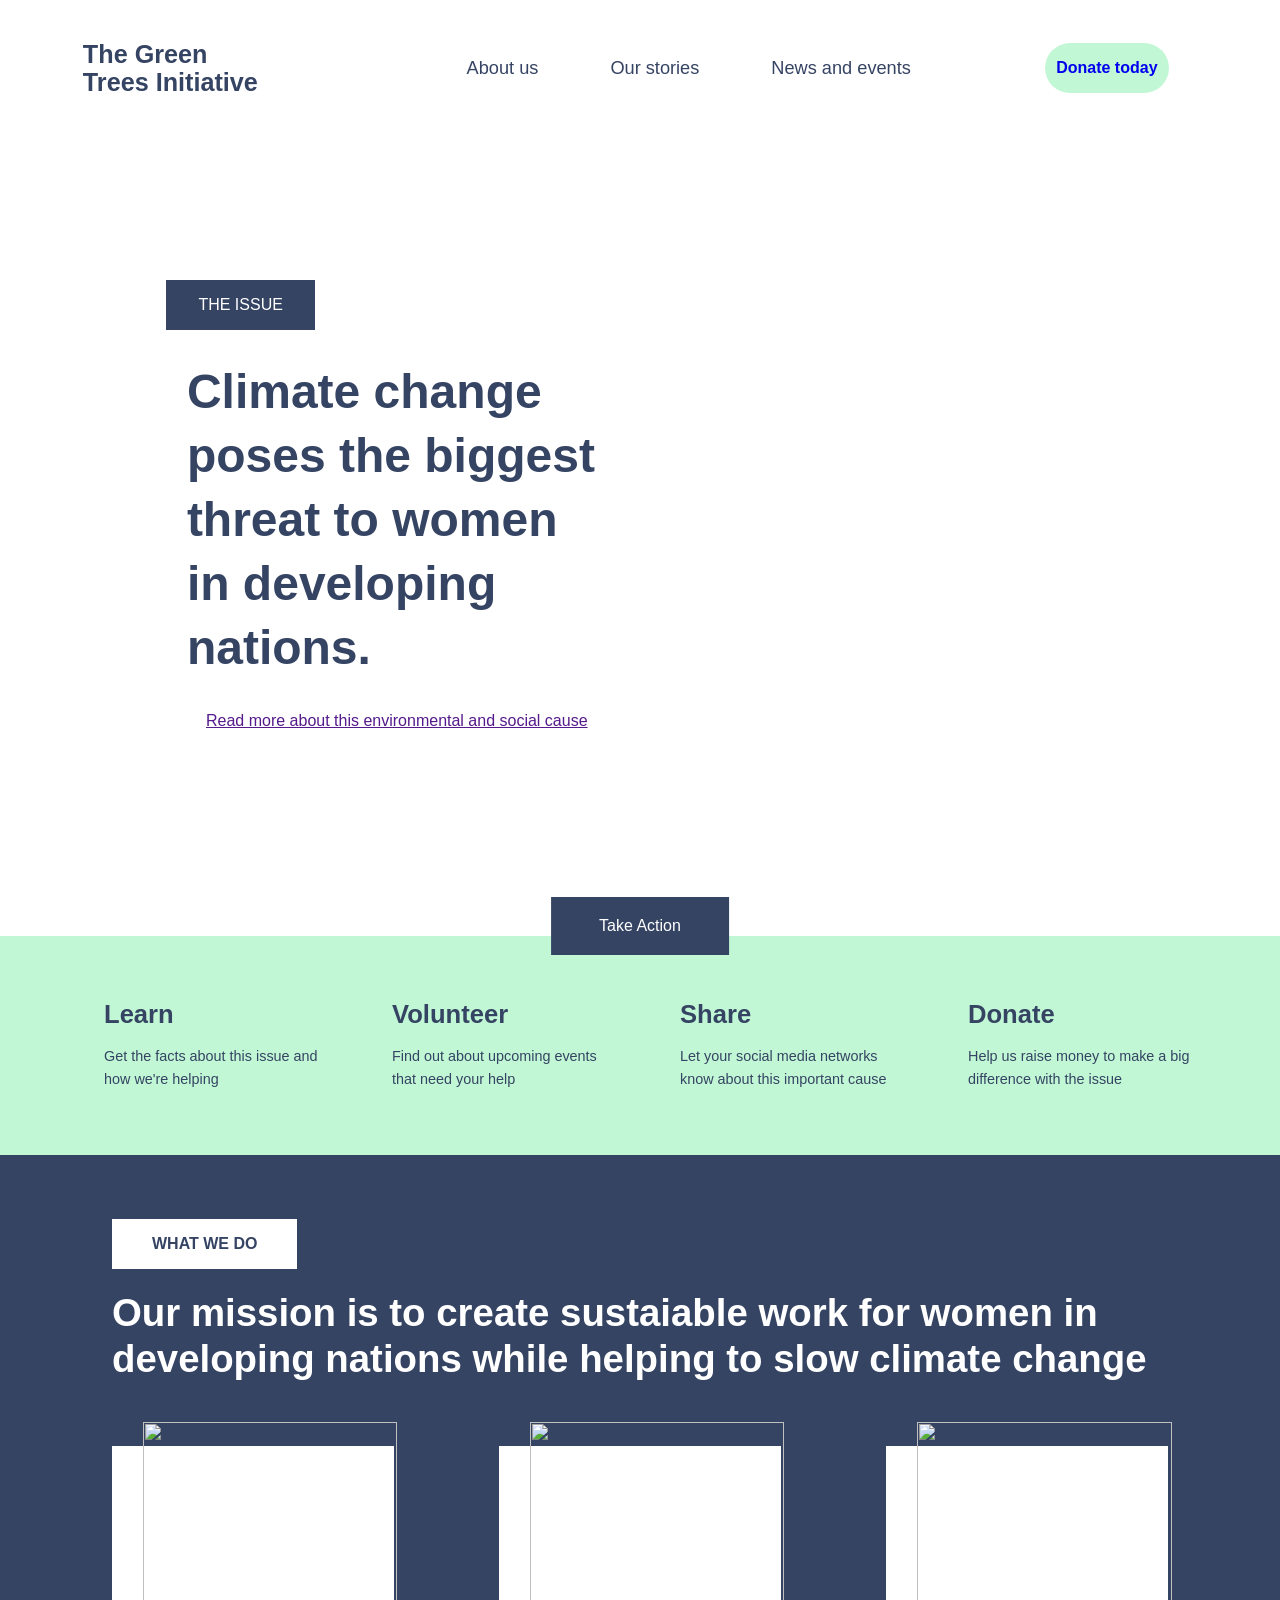
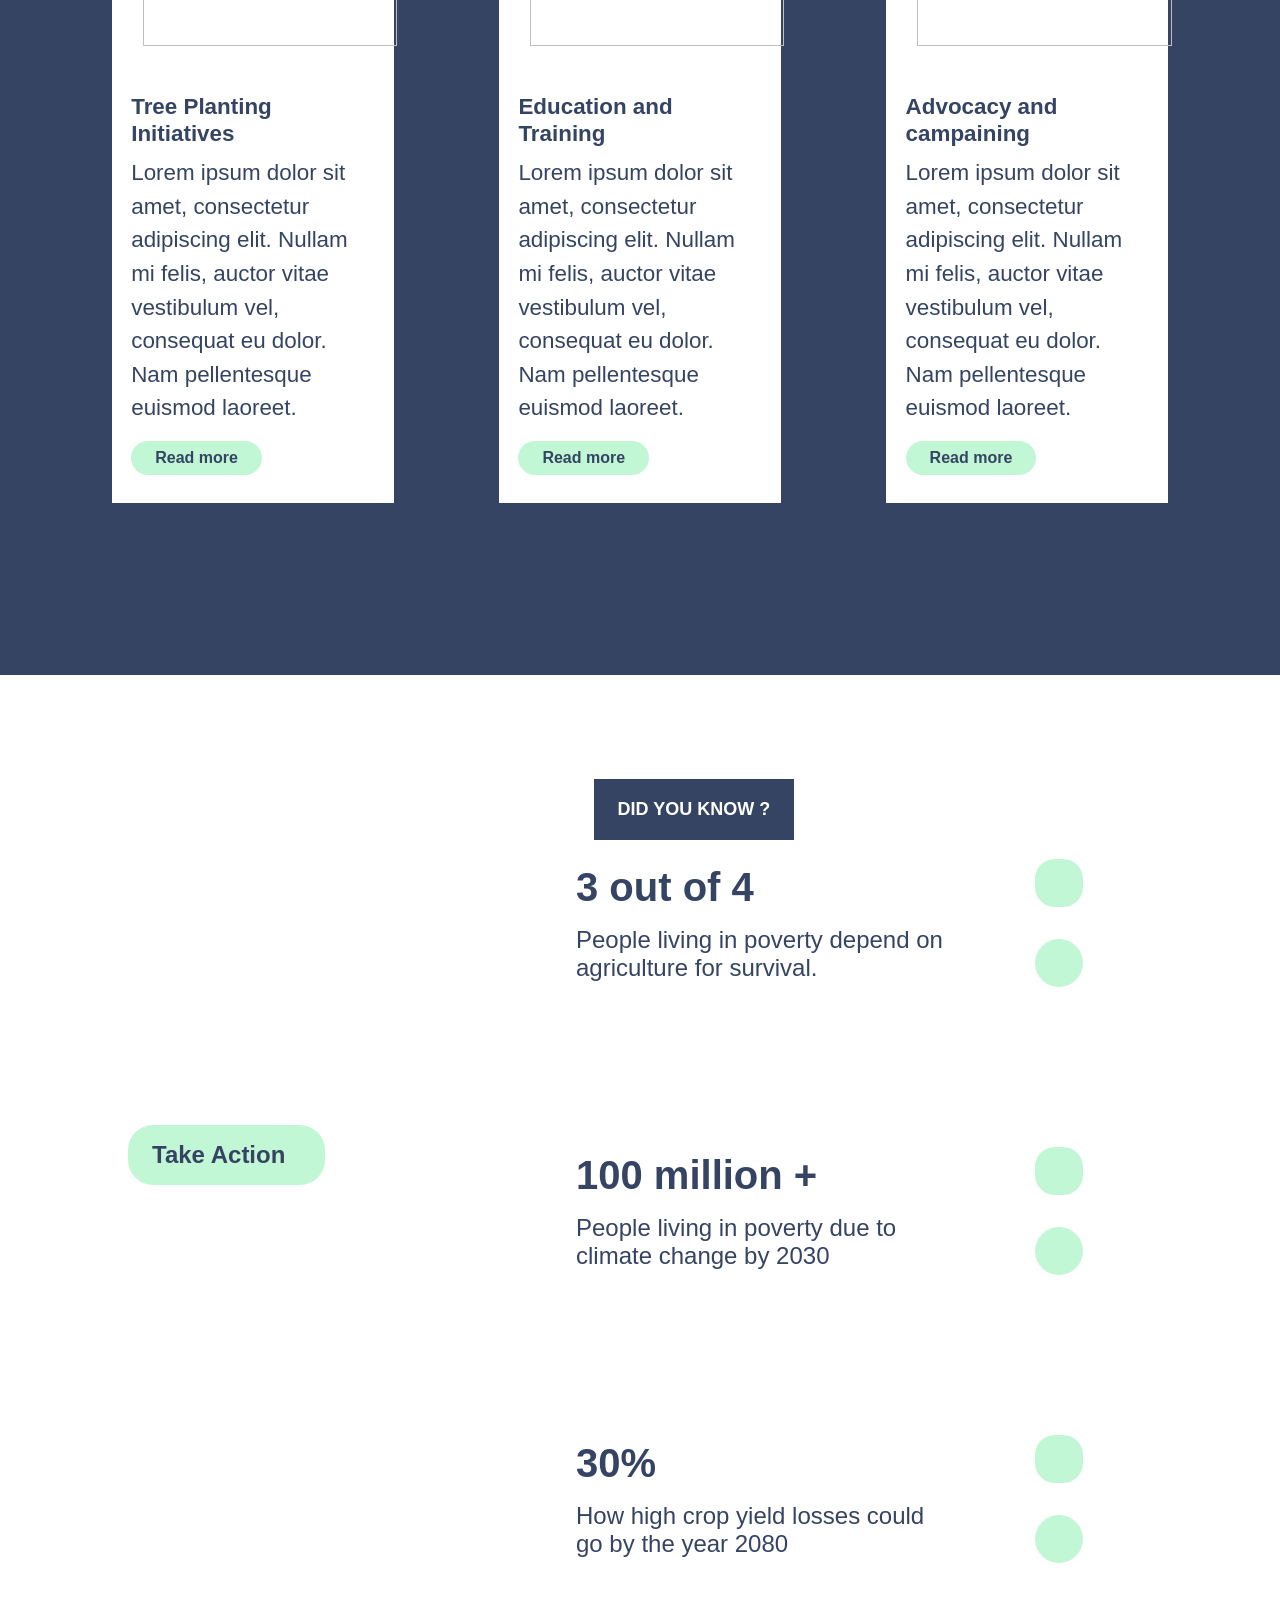
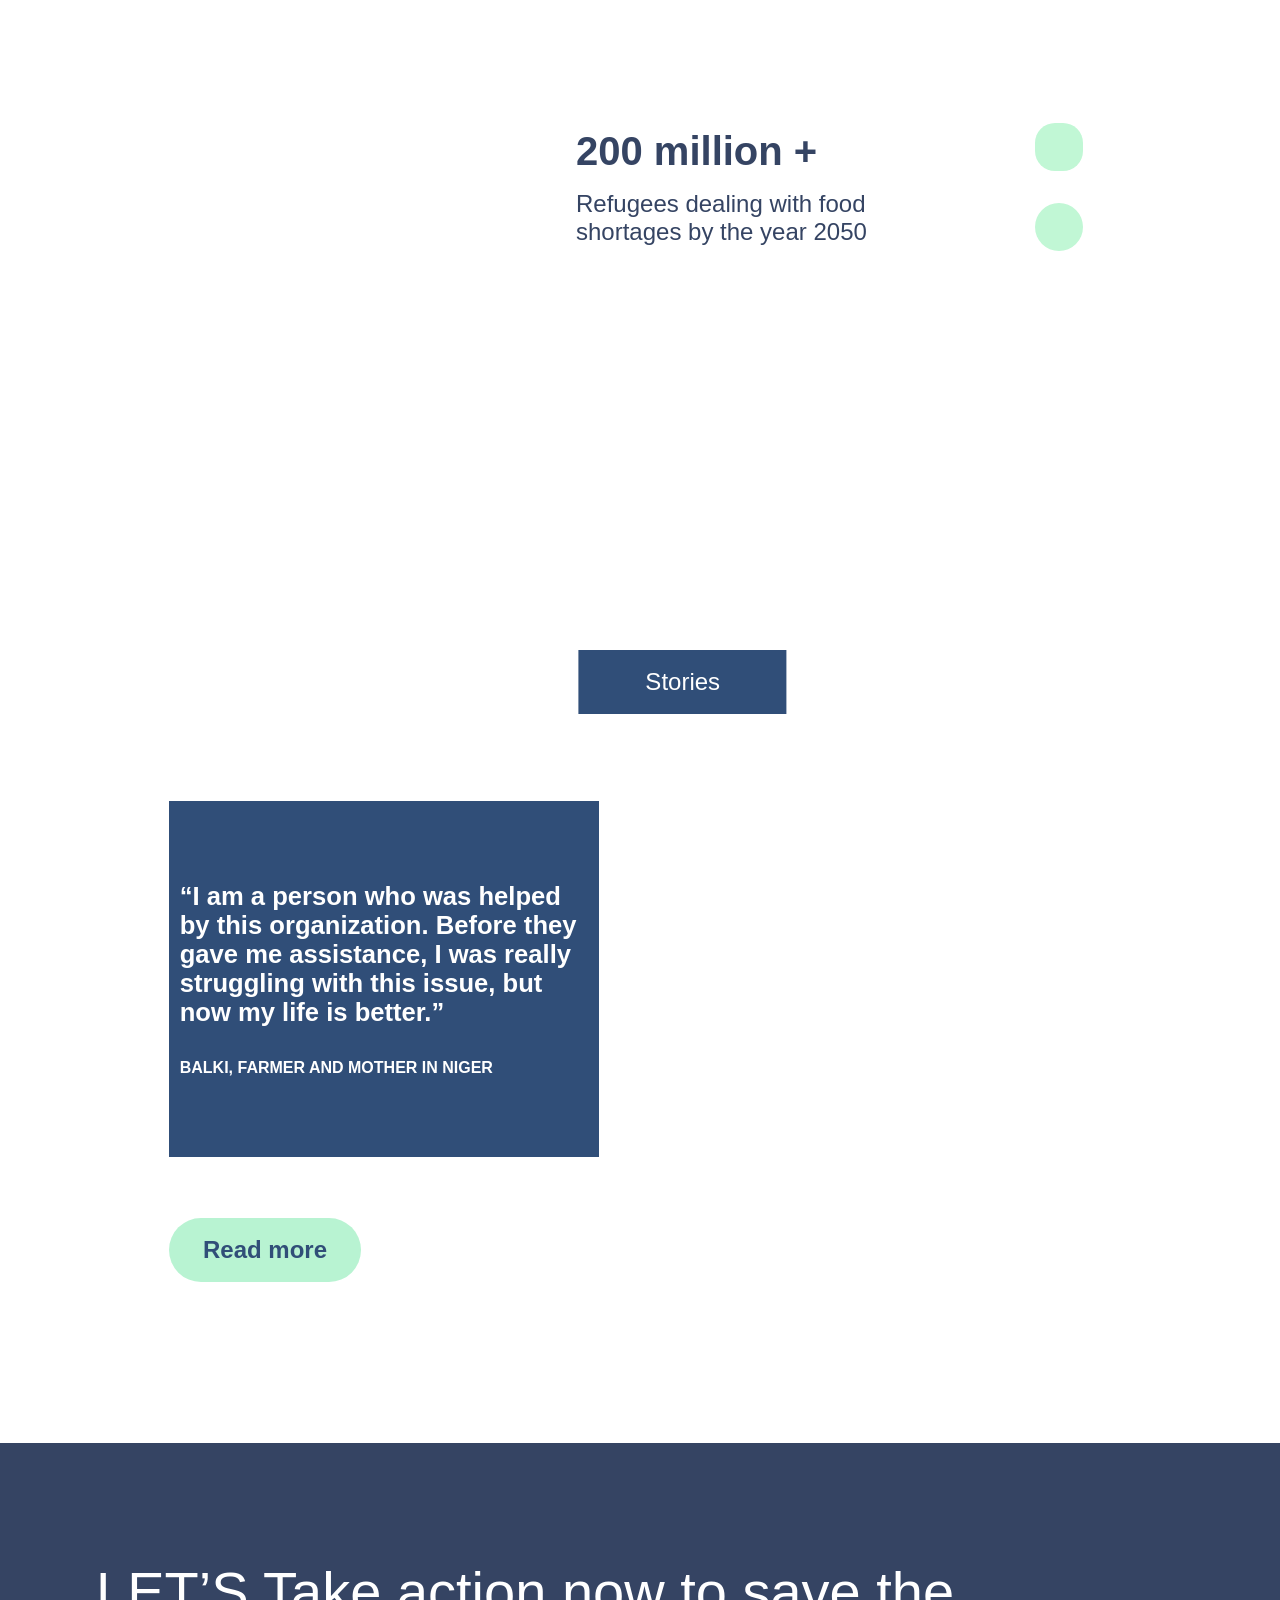
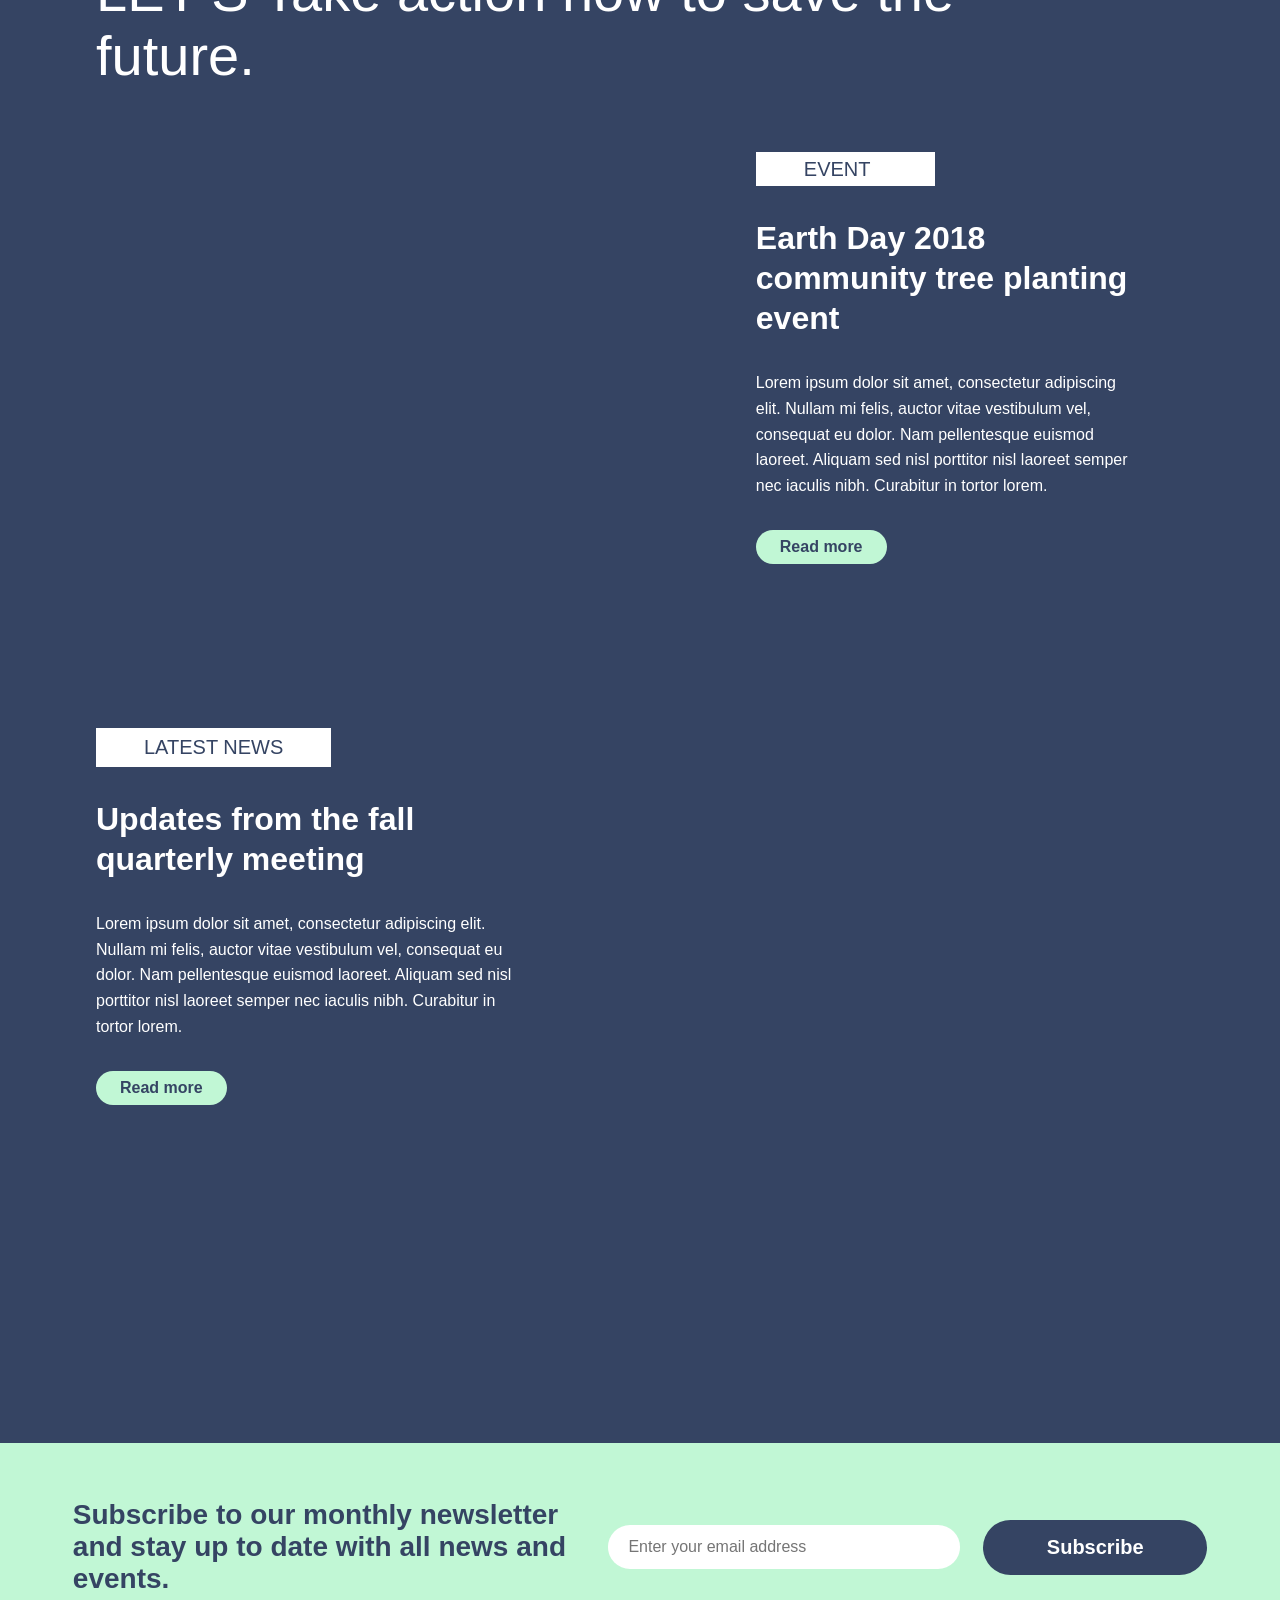
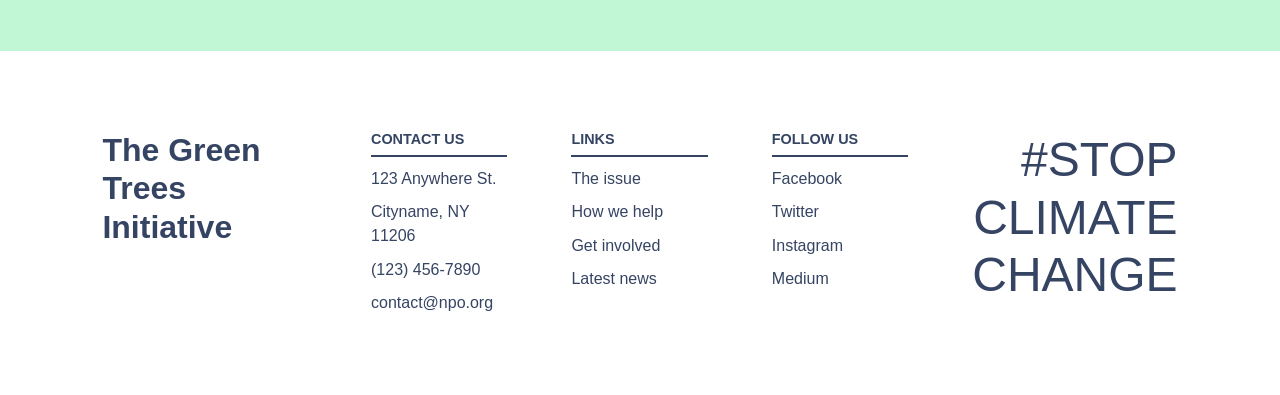
==== commit 0d1aa722: "completed" ====
--- a/index.html
+++ b/index.html
@@ -26,12 +26,12 @@
             </div>
             <div class="navbar-items">
                 <a href="">About us</a>
-                <a href="">Our stories</a>
-                <a href="">News and events</a>
+                <a href="#stories">Our stories</a>
+                <a href="#event">News and events</a>
             </div>
         </div>
         <div class="donate-btn">
-            Donate today
+            <a href="donate.html" style="text-decoration: none;">Donate today</a>
         </div>
         </a>
     </nav>
@@ -253,7 +253,7 @@
     </div>
 
 
-    <div class="home-part5-stories-main-contaiber">
+    <div id="stories" class="home-part5-stories-main-contaiber">
         <div class="home-part5-stories-structure-container">
             <div class="home-part5-stories-image-container">
                 <div class="home-part5-stories-storicontainer">
@@ -278,7 +278,7 @@
         </div>
     </div>
 
-    <div class="home-part6-lets-take-action-now">
+    <div id="event" class="home-part6-lets-take-action-now">
         <div class="home-part6-lets-take-action-now-container">
             <div class="home-part6-lets-take-action-now-title-box">
                 LET’S Take action now
--- a/css/navbar.css
+++ b/css/navbar.css
@@ -32,6 +32,7 @@
 }
 
 .donate-btn {
+    right: 30%;
     border: none;
     background: #C1F7D5;
     padding: 0.975rem 0.725rem;
@@ -69,11 +70,11 @@
         padding: 0.75rem 1.375rem;
         position: absolute;
         top: 3.125rem;
-        right: 1.875rem;
+        right: 4rem;
     }
 }
 
-@media screen and (max-width: 25.625rem) {
+@media screen and (max-width: 27.625rem) {
 
     nav {
         display: flex;
--- a/css/image.css
+++ b/css/image.css
@@ -134,7 +134,7 @@
     }
 
     .poster-slogan {
-        top: 8%;
+        top: 10%;
         left: 10%;
         font: Flood Std;
         width: 30%;
@@ -208,7 +208,7 @@
 }
 
 
-@media (max-width:25.625rem) {
+@media (max-width:29.625rem) {
 
     .poster {
         margin-top: 5%;
@@ -221,7 +221,7 @@
     }
 
     .poster-slogan {
-        top: 5%;
+        top: 10%;
         left: 12%;
         width: 30%;
         font-size: 2rem;
--- a/css/what_we_do.css
+++ b/css/what_we_do.css
@@ -10,6 +10,7 @@
 
 .home-part3-heading-and-descriptiom {
     display: contents;
+   
 }
 
 .home-part3-heading {
@@ -27,6 +28,7 @@
     font-size: 3vw;
     font-weight: bold;
     line-height: 1.2;
+    padding-top: 2%;
     padding-bottom: 5vw;
 }
 
@@ -85,7 +87,7 @@
 
 .home-part3-image-container-readmore-button {
     display: flex;
-    justify-content: center;
+    justify-content: start;
 }
 
 .home-part3-image-container-readmore {
--- a/css/do_you_know.css
+++ b/css/do_you_know.css
@@ -238,7 +238,7 @@
         font-size: 1rem;
         padding: 1rem 1.5rem;
         text-align: center;
-        width: 40%;
+        width: 80%;
     }
 
     .home-part4-do-you-know-page-container1-heading {
--- a/css/lets_take_action.css
+++ b/css/lets_take_action.css
@@ -272,7 +272,7 @@
 
     .home-part6-lets-take-action-now-read-more-button {
         width: 35%;
-        font-size:clamp(0.5rem,1.5vw,1.7rem);
+        font-size:clamp(0.6rem,1.7vw,1.7rem);
         
     }
 
@@ -323,7 +323,7 @@
         background-color: #C1F7D5;
         color: #354463;
         width: 35%;
-        font-size: clamp(0.5rem,1.5vw,1.7rem);
+        font-size: clamp(0.5rem,1.7vw,1.7rem);
         font-weight: bold;
         padding-top: 0.5rem;
         padding-bottom: 0.5rem;
--- a/css/subscribe.css
+++ b/css/subscribe.css
@@ -4,7 +4,7 @@
     flex-direction: row;
     align-items: center;
     justify-content: space-around;
-    align-items: spa;
+    align-items: center;
     background-color: #C1F7D5;
     padding-top: 3.5rem;
     padding-bottom: 3.5rem;
@@ -13,6 +13,7 @@
 }
 
 .home-part7-subscribe-description {
+    
     font-size: 1.75rem;
     color: #354463;
     width: 40%;
@@ -24,7 +25,7 @@
 }
 
 .home-part7-subscribe-enter-email input {
-    width: 30rem;
+    width: 20rem;
     padding: 0.8rem 1rem;
     border: none;
     border-radius: 1.5rem;
